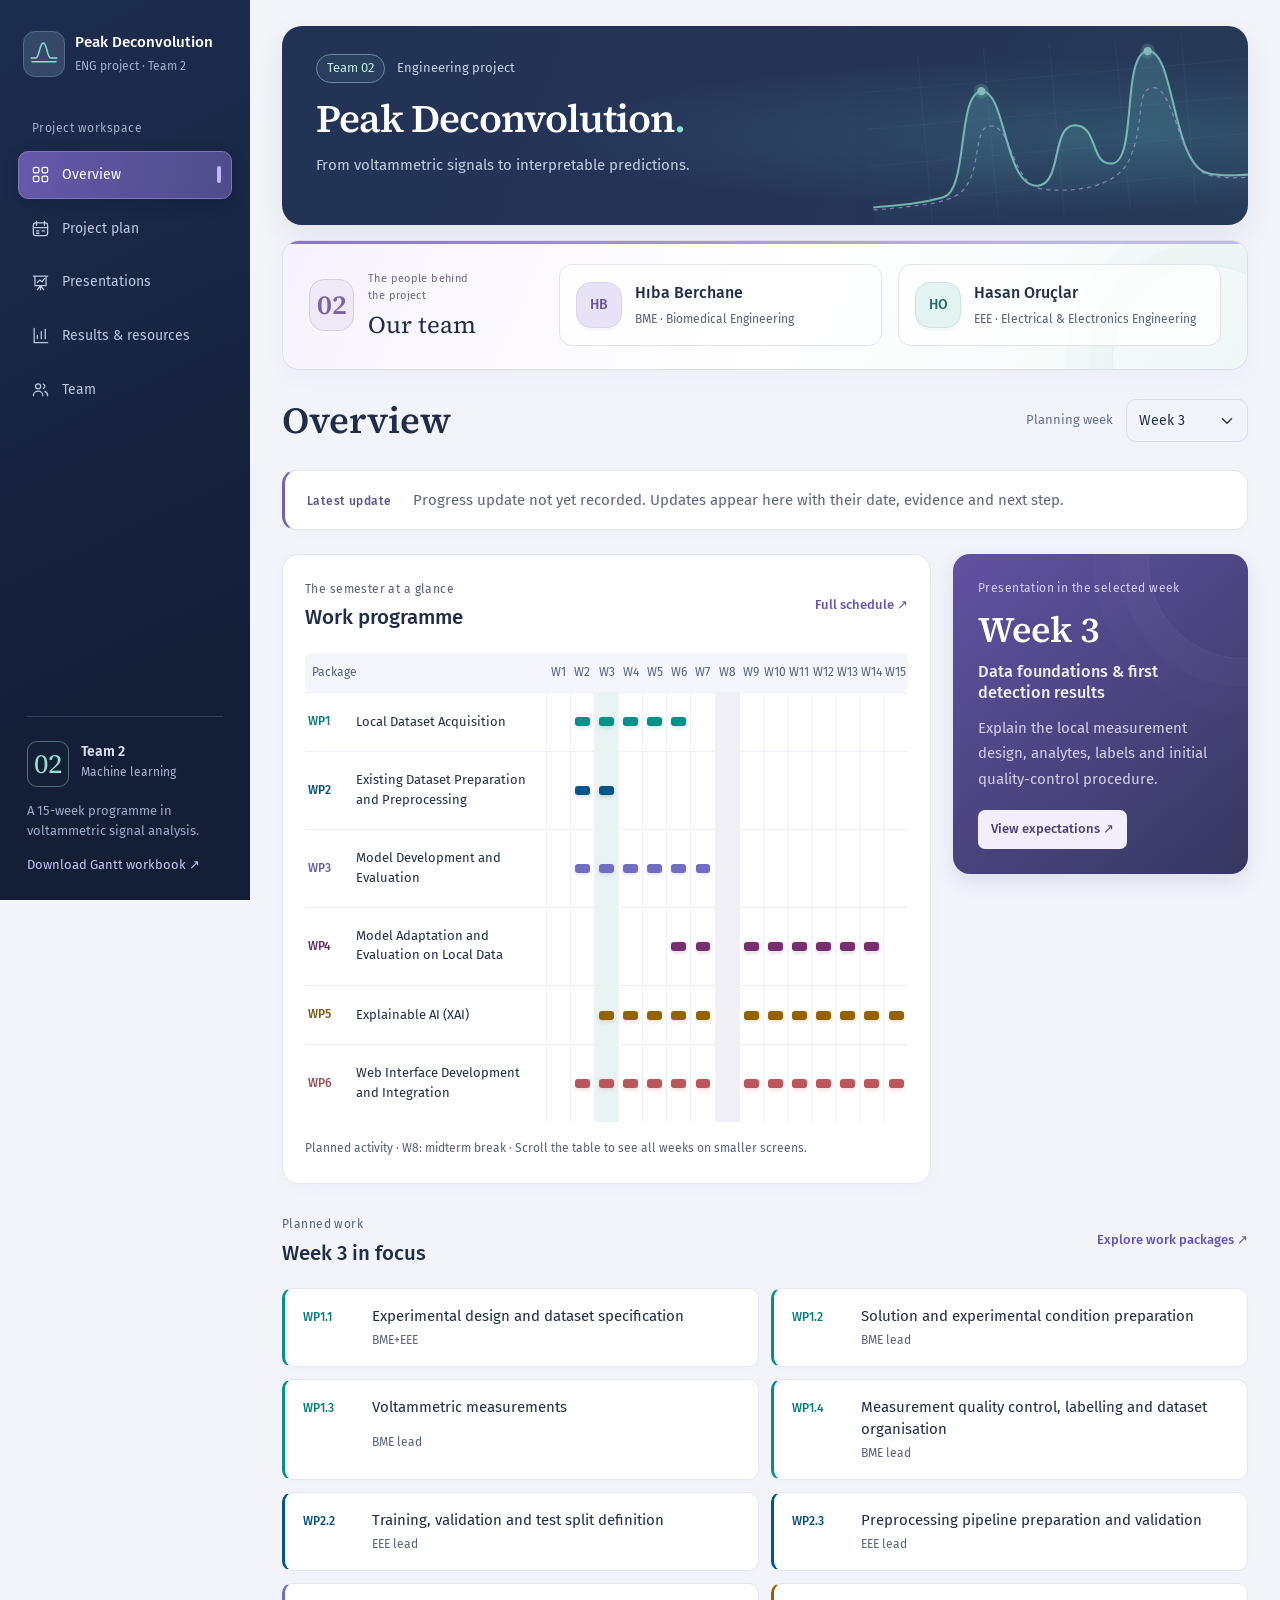
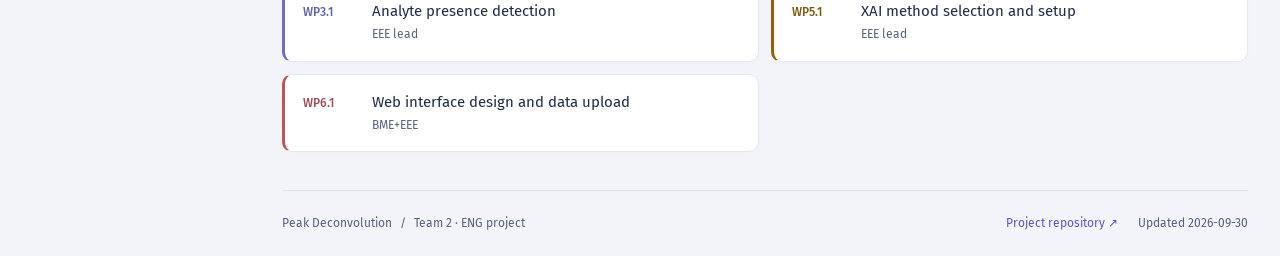
==== index.html @ 833c2729 "Trim low-value dashboard elements and add the Team page Replace static scope tiles with a dated late" ====
<!doctype html>
<html lang="en">
<head>
<meta charset="utf-8">
<meta name="viewport" content="width=device-width, initial-scale=1">
<meta name="theme-color" content="#172344">
<meta name="description" content="Team 2's Peak Deconvolution project: work programme, presentation expectations, research results and risk management.">
<title>Peak Deconvolution | Team 2</title>
<link rel="icon" href="assets/favicon.svg" type="image/svg+xml">
<link rel="preload" href="assets/fonts/fira-sans-400.ttf" as="font" type="font/ttf" crossorigin>
<link rel="preload" href="assets/fonts/source-serif-600.ttf" as="font" type="font/ttf" crossorigin>
<link rel="stylesheet" href="assets/bootstrap.min.css">
<link rel="stylesheet" href="style.css?v=20260930-2">
<script src="assets/bootstrap.bundle.min.js" defer></script>
<script src="app.js?v=20260930-5" defer></script>
</head>
<body data-view="overview">
<a class="skip-link" href="#main">Skip to content</a>
<aside class="sidebar">
 <a class="brand" href="#overview" data-go="overview"><span class="brand-mark" aria-hidden="true"><svg viewBox="0 0 40 40"><path d="M3 28h6c5 0 5-20 10-20s5 20 10 20h8M4 33h32"/></svg></span><span>Peak Deconvolution<small>ENG project · Team 2</small></span></a>
 <p class="nav-caption">Project workspace</p>
 <nav class="project-nav" id="main-tabs" role="tablist" aria-label="Project sections" aria-orientation="vertical">
  <button class="nav-link active" id="tab-overview" data-bs-toggle="tab" data-bs-target="#panel-overview" data-route="overview" type="button" role="tab" aria-controls="panel-overview" aria-selected="true" aria-current="page"><svg viewBox="0 0 24 24" aria-hidden="true"><rect x="3" y="3" width="7" height="7" rx="2"/><rect x="14" y="3" width="7" height="7" rx="2"/><rect x="3" y="14" width="7" height="7" rx="2"/><rect x="14" y="14" width="7" height="7" rx="2"/></svg><span>Overview</span></button>
  <button class="nav-link" id="tab-plan" data-bs-toggle="tab" data-bs-target="#panel-plan" data-route="plan" type="button" role="tab" aria-controls="panel-plan" aria-selected="false" tabindex="-1"><svg viewBox="0 0 24 24" aria-hidden="true"><rect x="3" y="5" width="18" height="16" rx="3"/><path d="M7 3v5m10-5v5M3 11h18m-14 4h3m4 0h3m-10 3h3"/></svg><span>Project plan</span></button>
  <button class="nav-link" id="tab-presentations" data-bs-toggle="tab" data-bs-target="#panel-presentations" data-route="presentations" type="button" role="tab" aria-controls="panel-presentations" aria-selected="false" tabindex="-1"><svg viewBox="0 0 24 24" aria-hidden="true"><path d="M3 4h18M5 4v12h14V4M12 16v5m-4 0 4-5 4 5M8 12l3-3 3 2 3-4"/></svg><span>Presentations</span></button>
  <button class="nav-link" id="tab-results" data-bs-toggle="tab" data-bs-target="#panel-results" data-route="results" type="button" role="tab" aria-controls="panel-results" aria-selected="false" tabindex="-1"><svg viewBox="0 0 24 24" aria-hidden="true"><path d="M4 3v18h17M8 16v-4m5 4V7m5 9V4"/></svg><span>Results &amp; resources</span></button>
  <button class="nav-link" id="tab-team" data-bs-toggle="tab" data-bs-target="#panel-team" data-route="team" type="button" role="tab" aria-controls="panel-team" aria-selected="false" tabindex="-1"><svg viewBox="0 0 24 24" aria-hidden="true"><circle cx="9" cy="8" r="3.2"/><path d="M3 20c0-3.6 2.7-6 6-6s6 2.4 6 6"/><path d="M15.5 5.2a3 3 0 0 1 0 5.6M17.5 14.4c2 .8 3.5 2.8 3.5 5.6"/></svg><span>Team</span></button>
 </nav>
 <div class="sidebar-bottom"><span class="sidebar-team">02</span><div><strong>Team 2</strong><span>Machine learning</span></div><p>A 15-week programme in voltammetric signal analysis.</p><a href="documents/PeakDeconv_Gantt_Chart.xlsx" download>Download Gantt workbook <span aria-hidden="true">↗</span></a></div>
</aside>
<div class="workspace">
 <header class="project-masthead">
  <div class="masthead-copy"><p class="project-context"><span>Team 02</span> Engineering project</p><a href="#overview" data-go="overview" class="project-title">Peak Deconvolution<span class="title-dot">.</span></a><p class="project-description">From voltammetric signals to interpretable predictions.</p></div>
  <div class="signal-art" aria-hidden="true"><svg viewBox="0 0 480 210" fill="none"><defs><linearGradient id="signal-fill" x1="0" y1="0" x2="0" y2="1"><stop stop-color="#79dedc" stop-opacity=".32"/><stop offset="1" stop-color="#79dedc" stop-opacity="0"/></linearGradient></defs><path class="signal-grid" d="M0 40h480M0 85h480M0 130h480M0 175h480M70 0v210M150 0v210M230 0v210M310 0v210M390 0v210"/><path d="M0 180C40 180 60 180 86 175C117 169 113 51 143 51C173 51 160 170 201 171C230 172 224 103 250 102C282 102 265 153 294 152C324 150 316 20 348 20C381 20 365 161 408 174C426 180 449 180 480 180V210H0Z" fill="url(#signal-fill)"/><path class="signal-line" pathLength="1000" d="M0 180C40 180 60 180 86 175C117 169 113 51 143 51C173 51 160 170 201 171C230 172 224 103 250 102C282 102 265 153 294 152C324 150 316 20 348 20C381 20 365 161 408 174C426 180 449 180 480 180"/><path class="signal-secondary" d="M0 183C64 183 99 183 114 165C135 140 130 93 150 94C176 93 170 169 207 176C262 186 300 174 314 150C339 105 328 62 352 65C375 68 374 153 405 175C430 184 452 183 480 183"/><circle cx="143" cy="51" r="5"/><circle cx="348" cy="20" r="5"/></svg></div>
 </header>
 <section class="people-section team-spotlight" aria-labelledby="team-heading">
  <div class="team-intro"><span class="team-emblem" aria-hidden="true">02</span><div><span class="section-eyebrow">The people behind the project</span><h2 id="team-heading">Our team</h2></div></div>
  <div id="overview-team"></div>
 </section>
 <main id="main" tabindex="-1">
  <div class="page-heading"><div><h1 id="page-title">Overview</h1></div><div class="workspace-controls"><label for="week-filter">Planning week</label><select id="week-filter" class="form-select" aria-describedby="week-help"><option value="1">Week 1</option><option value="2">Week 2</option><option value="3" selected>Week 3</option><option value="4">Week 4</option><option value="5">Week 5</option><option value="6">Week 6</option><option value="7">Week 7</option><option value="8">Week 8</option><option value="9">Week 9</option><option value="10">Week 10</option><option value="11">Week 11</option><option value="12">Week 12</option><option value="13">Week 13</option><option value="14">Week 14</option><option value="15">Week 15</option></select></div></div>
  <p id="week-help" class="visually-hidden">A position in the project plan, not the current calendar week.</p>
  <div id="data-status" class="alert alert-danger" role="alert" hidden></div>
  <noscript><p class="alert alert-warning">JavaScript is required to display the project records. The <a href="documents/PeakDeconv_Gantt_Chart.xlsx">Excel work plan</a> is available separately.</p></noscript>
  <div class="tab-content" id="project-panels">
   <section class="tab-pane show active" id="panel-overview" role="tabpanel" aria-labelledby="tab-overview" tabindex="0">
    <section id="overview-update" class="latest-update" aria-label="Latest progress update"><p>Loading the work plan…</p></section>
    <div class="overview-layout">
     <section class="surface programme-section"><div class="section-heading"><div><span class="section-eyebrow">The semester at a glance</span><h2>Work programme</h2></div><a href="#schedule" data-go="schedule" class="text-action">Full schedule <span aria-hidden="true">↗</span></a></div><div id="overview-packages" class="programme-scroll" tabindex="0" role="region" aria-label="Work package timeline"></div><p class="figure-note">Planned activity · W8: midterm break · Scroll the table to see all weeks on smaller screens.</p></section>
     <aside class="overview-aside"><section class="next-review" aria-label="Next planned presentation"><div id="overview-presentation"></div></section></aside>
    </div>
    <section class="weekly-focus"><div class="section-heading"><div><span class="section-eyebrow">Planned work</span><h2>Week <span data-selected-week>3</span> in focus</h2></div><a href="#packages" data-go="packages" class="text-action">Explore work packages <span aria-hidden="true">↗</span></a></div><div id="overview-focus" class="focus-list"></div></section>
   </section>
   <section class="tab-pane" id="panel-plan" role="tabpanel" aria-labelledby="tab-plan" tabindex="0">
    <p class="section-intro">The semester programme, from scheduled tasks and responsibilities to contingency planning.</p><div class="plan-groups"><details class="plan-group" id="plan-schedule" open><summary><span class="group-symbol" aria-hidden="true"><svg viewBox="0 0 24 24"><rect x="3" y="5" width="18" height="16" rx="3"/><path d="M7 3v5m10-5v5M3 11h18m-14 4h3m4 0h3"/></svg></span><span class="group-heading"><span class="group-title">Schedule</span><span class="group-description">The 15-week Gantt chart and selected-week activities.</span></span><span class="group-count" id="schedule-count"></span></summary><div class="group-content"><section class="surface"><div class="section-heading"><h2>Task schedule</h2><div class="chart-key"><span><i class="key-plan" aria-hidden="true"></i>Planned work</span><span><i class="key-review" aria-hidden="true"></i>Presentation</span><span><i class="key-midterm" aria-hidden="true"></i>Midterm</span></div></div><div class="gantt-scroll" tabindex="0" role="region" aria-label="Scrollable 15-week task schedule" id="schedule-table"></div><p class="figure-note">No tasks are scheduled in weeks 1 and 8. Scroll horizontally for all weeks. Calendar dates await confirmation of the semester start. The selected week’s tasks are listed on <a href="#overview" data-go="overview">Overview</a>.</p></section>
    </div></details><details class="plan-group" id="plan-packages"><summary><span class="group-symbol" aria-hidden="true"><svg viewBox="0 0 24 24"><path d="m12 3 9 5-9 5-9-5 9-5Zm-9 9 9 5 9-5M3 16l9 5 9-5"/></svg></span><span class="group-heading"><span class="group-title">Work packages</span><span class="group-description">Scope, responsibilities, task status and outputs.</span></span><span class="group-count" id="package-count"></span></summary><div class="group-content"><p class="section-intro">Six work packages, one connected programme. Open a package to review its scope, responsibilities and planned outputs.</p><div id="package-list" class="work-package-list"></div></div></details><details class="plan-group" id="plan-risks"><summary><span class="group-symbol" aria-hidden="true"><svg viewBox="0 0 24 24"><path d="m12 3 8 3v6c0 5-8 9-8 9s-8-4-8-9V6l8-3Z"/><path d="m8 12 3 3 5-6"/></svg></span><span class="group-heading"><span class="group-title">Risks &amp; solutions</span><span class="group-description">Early warnings, proposed responses and fallback plans.</span></span><span class="group-count" id="risk-count"></span></summary><div class="group-content"><div class="section-banner risk-banner"><div><span class="section-eyebrow">Working risk register</span><p>A working register of potential project risks, proposed responses and fallback plans. These are planning scenarios; occurrence, severity and ownership have not yet been assessed.</p></div><svg class="risk-emblem" viewBox="0 0 100 110" aria-hidden="true"><path d="m50 6 38 14v34c0 25-38 49-38 49S12 79 12 54V20L50 6Z"/><path d="m30 54 14 14 28-32"/></svg></div><div id="risk-list" class="risk-grid"></div></div></details></div>
   </section>
   <section class="tab-pane" id="panel-presentations" role="tabpanel" aria-labelledby="tab-presentations" tabindex="0">
    <p class="section-intro presentation-intro">Six planned reviews, in the weeks set by the Gantt workbook. Each briefing is a proposed plan derived from the scheduled tasks, subject to supervisor confirmation.</p><div id="presentation-rail" class="presentation-rail" aria-label="Presentation weeks"></div><div id="presentation-list" class="presentation-grid"></div>
   </section>
   <section class="tab-pane" id="panel-results" role="tabpanel" aria-labelledby="tab-results" tabindex="0">
    <div class="research-layout"><section class="research-section" id="research-results" tabindex="-1"><div class="section-heading"><div><span class="section-eyebrow">Research evidence</span><h2>Experiments &amp; results</h2></div></div><p class="section-intro">Detection, concentration classification, regression and explainability.</p><div id="results-list"></div></section><section class="research-section" id="research-resources" tabindex="-1"><div class="section-heading"><div><span class="section-eyebrow">Project library</span><h2>Resources</h2></div></div><div id="resources-list"></div></section></div>
   </section>
   <section class="tab-pane" id="panel-team" role="tabpanel" aria-labelledby="tab-team" tabindex="0">
    <div class="team-toolbar"><p class="section-intro">How we share the work: logged hours, work we assign each other and our discussion threads.</p><div id="team-meta" class="team-meta"></div></div>
    <div id="team-actions" class="team-actions"></div>
    <div id="team-status" role="status"></div>
    <section class="surface team-block" id="team-hours" hidden></section>
    <div class="team-columns"><section class="surface team-block" id="team-assignments" hidden></section><section class="surface team-block" id="team-threads" hidden></section></div>
    <details class="plan-group" id="team-journal"><summary><span class="group-symbol" aria-hidden="true"><svg viewBox="0 0 24 24"><path d="M5 4h14v16H5V4Zm4 5h6m-6 4h6m-6 4h3"/></svg></span><span class="group-heading"><span class="group-title">Decisions &amp; meetings</span><span class="group-description">Planning decisions, meeting notes and agreed follow-up actions.</span></span></summary><div class="group-content"><div id="journal-list" class="journal-list"></div></div></details>
   </section>
  </div>
  <footer class="workspace-footer"><span>Peak Deconvolution <span aria-hidden="true">/</span> Team 2 · ENG project</span><div><a id="repository-link" href="#" hidden>Project repository ↗</a><span>Updated <time id="footer-updated">—</time></span></div></footer>
 </main>
</div>
</body>
</html>
---- style.css ----
@font-face{font-family:"Fira Sans";font-style:normal;font-weight:400;font-display:swap;src:url("assets/fonts/fira-sans-400.ttf")}@font-face{font-family:"Fira Sans";font-style:normal;font-weight:500;font-display:swap;src:url("assets/fonts/fira-sans-500.ttf")}@font-face{font-family:"Fira Sans";font-style:normal;font-weight:600;font-display:swap;src:url("assets/fonts/fira-sans-600.ttf")}@font-face{font-family:"Source Serif";font-style:normal;font-weight:400;font-display:swap;src:url("assets/fonts/source-serif-400.ttf")}@font-face{font-family:"Source Serif";font-style:normal;font-weight:600;font-display:swap;src:url("assets/fonts/source-serif-600.ttf")}
:root{--ink:#202d49;--secondary:#63708a;--accent:#6551be;--deep:#172344;--pale:#f3f4fa;--rule:#e4e7f0;--serif:"Source Serif",Georgia,serif;--sans:"Fira Sans","Segoe UI",sans-serif;--bs-body-font-family:var(--sans);--bs-body-color:var(--ink);--bs-body-bg:var(--pale)}
*{box-sizing:border-box}html{scroll-behavior:smooth}body{margin:0;background:var(--pale);color:var(--ink);font:1rem/1.6 var(--sans)}h1,h2,h3,h4,p{margin-top:0}h1,h2,h3,h4{color:var(--ink);line-height:1.3}h1{font-family:var(--serif);font-size:2.3rem;font-weight:600;margin:0}h2{font-size:1.28rem;font-weight:500;margin:0}h3{font-size:1.05rem;font-weight:500}p{color:var(--secondary);margin-bottom:1rem}a{color:var(--accent);text-underline-offset:4px}a:hover{color:#493895}button,select{font:inherit}button:focus-visible,a:focus-visible,select:focus-visible,summary:focus-visible,[tabindex]:focus-visible{outline:3px solid #b191fa;outline-offset:4px}[hidden]{display:none!important}.skip-link{position:fixed;top:-100px;left:20px;z-index:100;background:white;padding:12px 20px}.skip-link:focus{top:10px}
.sidebar{width:250px;position:fixed;inset:0 auto 0 0;padding:31px 18px 24px;background:linear-gradient(155deg,#1d2d50,#141e37 75%);color:#d8def0;display:flex;flex-direction:column;z-index:30;overflow-y:auto}.brand{display:flex;align-items:center;gap:10px;text-decoration:none;color:#fff;font-size:.95rem;line-height:1.3;font-weight:500;padding:0 5px}.brand:hover{color:white}.brand small{display:block;font-weight:400;color:#a3b1cd;font-size:.75rem;margin-top:6px}.brand-mark{display:block;width:42px;height:46px;background:#354868;border:1px solid #536d84;border-radius:12px;flex-shrink:0;padding:5px}.brand-mark svg{fill:none;stroke:#85e2d1;stroke-width:2;stroke-linecap:round}.nav-caption{font-size:.75rem;color:#a1afca;margin:42px 14px 13px;letter-spacing:.04em}.project-nav{display:flex;flex-direction:column;gap:6px}.project-nav .nav-link{display:flex;align-items:center;gap:12px;position:relative;color:#bcc8e0;background:none;border:1px solid transparent;border-radius:10px;padding:13px 12px;text-align:left;font-size:.875rem;line-height:1.4;transition:background .15s,color .15s}.project-nav .nav-link svg{width:19px;height:19px;fill:none;stroke:currentColor;stroke-width:1.6;stroke-linecap:round;stroke-linejoin:round;flex-shrink:0}.project-nav .nav-link.active{color:white;background:linear-gradient(100deg,#6758ab,#4d4d88);border-color:#8074bb;box-shadow:0 5px 16px #090f2233}.project-nav .nav-link.active:after{content:"";position:absolute;right:10px;width:4px;height:17px;border-radius:4px;background:#c3b6ff}.project-nav .nav-link:hover:not(.active){color:#fff;background:#ffffff0c}.sidebar-bottom{border-top:1px solid #35415c;margin:38px 9px 0;padding-top:24px;display:grid;grid-template-columns:42px 1fr;gap:10px 12px}.sidebar-team{font-family:var(--serif);font-size:1.7rem;color:#93decf;line-height:1.6;border:1px solid #527173;border-radius:10px;text-align:center}.sidebar-bottom strong,.sidebar-bottom span:not(.sidebar-team){display:block;font-size:.875rem}.sidebar-bottom div>span{font-size:.75rem!important;color:#a7b5d0}.sidebar-bottom p{grid-column:1/-1;font-size:.8125rem;color:#9cacca;margin:4px 0 3px}.sidebar-bottom a{grid-column:1/-1;color:#c5c4f4;font-size:.8125rem;text-decoration:none}
.workspace{margin-left:250px;padding:26px 32px 0;max-width:1740px}.project-masthead{position:relative;isolation:isolate;overflow:hidden;padding:28px 34px 30px;border-radius:20px;background:radial-gradient(ellipse at 89% 55%,#31516c 0,transparent 50%),linear-gradient(110deg,#223355,#263356 50%,#283b59);color:white;box-shadow:0 12px 30px #23324e14}.masthead-copy{position:relative;z-index:2;max-width:75%}.project-context{font-size:.8125rem;color:#cad1e4;display:flex;align-items:center;gap:12px;margin:0 0 15px}.project-context>span{padding:3px 10px;border:1px solid #6f8b9c;border-radius:20px;color:#bcf0e6;background:#8bddca12}.project-title{font:600 clamp(2rem,3.05vw,3.1rem)/1.1 var(--serif);letter-spacing:-.025em;color:#fff;text-decoration:none;display:inline-block}.project-title:hover{color:white}.title-dot{color:#8ddfcf}.project-description{color:#c1cce0;font-size:.9375rem;margin:12px 0 18px}.project-tags{display:flex;flex-wrap:wrap;gap:8px}.project-tags span{font-size:.75rem;padding:3px 10px;background:#ffffff0e;border:1px solid #ffffff1f;border-radius:5px;color:#d9dff0}.signal-art{position:absolute;z-index:0;right:-15px;bottom:9px;width:41%;opacity:.7;transform:rotate(-5deg)}.signal-art svg{width:100%}.signal-grid{stroke:#83b7c6;stroke-opacity:.12;stroke-width:1}.signal-line{stroke:#92e8d5;stroke-width:2.5}.signal-secondary{stroke:#c4b5fd;stroke-width:1.5;stroke-dasharray:5 5;opacity:.8}.signal-art circle{fill:#b4f3e8;stroke:#88dfd044;stroke-width:8}.masthead-credit{position:absolute;right:26px;top:27px;text-align:right;font-size:.75rem;z-index:2}.masthead-credit span{display:block;color:#a8bed4}.masthead-credit strong{color:#e7f0fb;font-weight:500}
#main{padding-top:27px;outline:none}.page-heading{display:flex;justify-content:space-between;align-items:center;gap:20px;margin-bottom:25px}.page-kicker{font-size:.75rem;color:#7b8199;margin:0 0 2px;letter-spacing:.05em}.workspace-controls{display:flex;align-items:center;gap:13px}.workspace-controls label{font-size:.8125rem;color:var(--secondary)}.form-select{font-family:var(--sans);font-size:.875rem;width:122px;border:1px solid #daddE9;min-height:43px;border-radius:10px;color:var(--ink);box-shadow:0 3px 8px #2b335005}.section-intro{font-size:1rem;max-width:84ch;margin-bottom:26px}.surface{background:white;border:1px solid var(--rule);border-radius:17px;padding:25px;box-shadow:0 5px 20px #26365505}.section-heading{display:flex;justify-content:space-between;align-items:center;gap:16px;margin-bottom:22px}.section-eyebrow{display:block;color:#787c99;font-size:.75rem;margin-bottom:5px;letter-spacing:.035em}.text-action{font-size:.8125rem;font-weight:500;text-decoration:none}.text-action:hover{text-decoration:underline}.plan-facts{display:grid;grid-template-columns:repeat(4,minmax(0,1fr));gap:16px;margin-bottom:24px}.stat{position:relative;overflow:hidden;background:white;border:1px solid var(--rule);border-radius:14px;padding:18px 21px 17px;box-shadow:0 4px 15px #26365504;display:flex;flex-direction:column;border-top:3px solid #7160bc}.stat:nth-child(2){border-top-color:#289c98}.stat:nth-child(3){border-top-color:#c59649}.stat:nth-child(4){border-top-color:#5895c4}.stat:after{content:"";position:absolute;right:-18px;top:17px;height:70px;width:70px;border:13px solid #7662c00b;border-radius:50%}.stat-value{font:600 2.1rem/1.2 var(--serif);color:var(--deep);font-variant-numeric:tabular-nums;order:0}.stat-label{font-size:.8125rem;color:var(--secondary);order:1;margin-top:5px}.overview-layout{display:grid;grid-template-columns:minmax(0,1fr) 295px;gap:22px;align-items:start}.overview-layout>*{min-width:0}.overview-aside{display:flex;flex-direction:column;gap:18px}.programme-section{padding:25px 22px}.programme-scroll,.gantt-scroll{overflow-x:auto;overflow-y:hidden;max-width:100%;scrollbar-width:thin;scrollbar-color:#b7bad1 #f3f4fa}.programme-table{width:100%;min-width:600px;table-layout:fixed;border-collapse:collapse;font-size:.875rem}.programme-table th,.programme-table td{padding:18px 3px;border-bottom:1px solid #edf0f5;vertical-align:middle}.programme-table thead th{background:#f5f6fb;color:#7c819a;font-size:.75rem;font-weight:400;padding:10px 0;text-align:center}.programme-table thead th:first-child{text-align:left;padding-left:7px;border-radius:7px 0 0 7px}.programme-table thead th:last-child{border-radius:0 7px 7px 0}.programme-row>.wp-code{font-size:.75rem;font-weight:500;color:color-mix(in srgb,var(--wp) 80%,#142f42);padding-right:5px}.programme-row>th{font-weight:400;padding-right:12px}.programme-title{font:inherit;font-size:.8125rem;line-height:1.5;background:none;border:0;text-align:left;padding:0;color:var(--ink);cursor:pointer}.programme-title:hover{text-decoration:underline;color:var(--accent)}.programme-week{text-align:center;border-left:1px solid #f1f2f7}.programme-week.selected-week{background:#eaf3f3}.programme-week.midterm-week{background:#f0f0f6}.programme-mark{display:block;width:86%;height:9px;border-radius:3px;background:var(--wp);box-shadow:0 2px 4px color-mix(in srgb,var(--wp) 20%,transparent);margin:auto}.figure-note{font-size:.75rem;color:#7b8198;margin:16px 0 0;line-height:1.7}
.next-review{position:relative;overflow:hidden;border-radius:17px;padding:25px;background:linear-gradient(140deg,#6152a3,#36375f);color:white;box-shadow:0 8px 20px #463b7520}.next-review:after{content:"";position:absolute;width:190px;height:190px;border:1px solid #ffffff12;border-radius:50%;right:-90px;top:-85px;box-shadow:0 0 0 28px #ffffff04,0 0 0 55px #ffffff03;pointer-events:none}.next-review .section-eyebrow{color:#d7cefa}.next-week{font:600 2.25rem/1.2 var(--serif);color:white;margin:10px 0}.next-review h3{font-size:1.02rem;color:#f1eefb;margin:0 0 12px}.next-review p{font-size:.8125rem;color:#d2cfe8;line-height:1.7;margin-bottom:18px}.review-link{display:inline-flex;align-items:center;gap:14px;background:#f2eefc;color:#49406e!important;font-size:.8125rem;font-weight:500;border:0;border-radius:7px;text-decoration:none;padding:9px 13px}.people-section{padding:23px}.people-section .section-heading{margin-bottom:10px}.people-section .section-eyebrow{font-size:.6875rem}.team-emblem{font:600 1.7rem var(--serif);color:#dce1ed}.team-name,.team-approach{display:none}.team-members{list-style:none;margin:0;padding:0}.team-member{display:flex;gap:10px;align-items:center;padding:12px 0;border-bottom:1px solid #eef0f5}.member-avatar{width:36px;height:36px;flex-shrink:0;border-radius:12px;background:#e8e2f7;color:#655298;display:flex;align-items:center;justify-content:center;font-size:.75rem;font-weight:500}.team-member:nth-child(2) .member-avatar{background:#e2f3f1;color:#307d76}.member-name{display:flex;flex-direction:column;font-size:.875rem;color:var(--ink)}.member-dept{margin-left:auto;font-size:.6875rem;color:#6f7a93}.lead-badge{font-size:.75rem;color:#788399}.department-key{font-size:.6875rem;line-height:1.8;color:#8490a4;margin:15px 0 0}
.weekly-focus,.weekly-section{margin-top:31px}.focus-list,.weekly-list{display:grid;grid-template-columns:repeat(2,minmax(0,1fr));gap:12px}.focus-item,.weekly-task{position:relative;display:grid;grid-template-columns:56px minmax(0,1fr);gap:3px 13px;align-items:baseline;background:#fff;border:1px solid var(--rule);border-left:3px solid var(--wp,var(--accent));border-radius:10px;padding:16px 18px;box-shadow:0 3px 9px #26365503}.wp-code,.task-id{font-size:.75rem;font-weight:500;color:color-mix(in srgb,var(--wp,var(--accent)) 80%,#142f42)}.focus-title,.weekly-title{font-size:.875rem;line-height:1.5}.focus-owner,.weekly-owner,.weekly-task>.modelling-tag{grid-column:2;font-size:.75rem;color:#7c859a}.chart-key{display:flex;flex-wrap:wrap;gap:14px;font-size:.75rem;color:var(--secondary)}.chart-key>span{display:flex;align-items:center;gap:5px}.chart-key i{display:inline-block;height:8px;width:15px;border-radius:2px}.key-plan{background:#6c66a7}.key-review{background:#b38b39}.key-midterm{background:#c3c7d3}.gantt-table{border-collapse:separate;border-spacing:0;width:100%;min-width:1040px;table-layout:fixed;font-size:.875rem}.gantt-caption{caption-side:top;padding:0 0 14px;font-size:.75rem;color:var(--secondary)}.gantt-table th,.gantt-table td{border-bottom:1px solid var(--rule);padding:10px 5px;vertical-align:middle}.gantt-table th:first-child,.gantt-table td:first-child{width:315px;text-align:left;padding-left:12px}.gantt-table th:nth-child(2),.gantt-table td:nth-child(2){width:118px;text-align:left}.gantt-table thead th{background:#f1f2f8;color:var(--secondary);font-weight:400;text-align:center}.gantt-table thead .presentation-week{border-top:3px solid #c2964b}.gantt-table .gantt-group th{background:#e9ecf5;font-weight:500;padding-top:15px;padding-bottom:15px}.gantt-task-name{font-weight:400;font-size:.8125rem;line-height:1.6}.gantt-owner,.modelling-tag{font-size:.75rem;color:var(--secondary)}.modelling-tag{display:block;margin-top:3px}.gantt-cell{border-left:1px solid #f0f1f6;text-align:center;padding:0 2px!important}.gantt-bar{height:11px;border-radius:3px;background:var(--wp)}.gantt-table .selected-week{background:#e8f2f2}.gantt-table .midterm-week{background:#f0f0f5}
.work-package-list{display:grid;gap:16px}.work-package{background:white;border:1px solid var(--rule);border-left:4px solid var(--wp);border-radius:14px;box-shadow:0 5px 18px #26365505}.work-package>summary{display:grid;grid-template-columns:48px minmax(150px,1fr) 60px 115px 14px;gap:15px;align-items:center;padding:24px 22px;cursor:pointer;list-style:none}.work-package>summary::-webkit-details-marker{display:none}.work-package>summary:after{content:"+";color:var(--wp);font-size:1.6rem}.work-package[open]>summary:after{content:"−"}.work-package>summary>.wp-code{background:color-mix(in srgb,var(--wp) 10%,white);padding:9px 7px;border-radius:8px;text-align:center}.package-title{font-size:1rem;font-weight:500}.package-count,.package-status{font-size:.75rem;color:var(--secondary)}.package-status{text-align:right}.package-body{padding:0 24px 25px}.package-summary-text{font-size:.9375rem;max-width:82ch;margin-bottom:20px}.task-detail{display:grid;grid-template-columns:60px minmax(180px,1fr) 130px 95px 90px;gap:10px;align-items:baseline;border-top:1px solid #edf0f5;padding:16px 0}.task-title{font-size:.875rem}.task-weeks,.task-owner{font-size:.75rem;color:var(--secondary)}.task-status{font-size:.6875rem;color:#737d93;white-space:nowrap;padding:4px 7px;background:#f2f3f8;border-radius:5px;display:inline-block}.task-statuses{display:flex;flex-direction:column;gap:5px}.status-complete{color:#24715c;background:#e4f3ed}.status-in-progress{color:#3b5d9d;background:#eaf0fc}.status-blocked{color:#aa4353;background:#fff0f3}.task-outputs{grid-column:2/-1;display:flex;flex-wrap:wrap;gap:12px;font-size:.8125rem}
.section-banner{position:relative;overflow:hidden;display:flex;justify-content:space-between;gap:35px;border:1px solid #dedcef;border-radius:18px;padding:30px 35px;margin-bottom:25px;background:linear-gradient(120deg,#ece8f9,#f5f4fc)}.section-banner>div:first-child{max-width:760px;z-index:1}.section-banner h2{font:600 1.9rem/1.3 var(--serif);color:#3b3463;margin:7px 0 15px}.section-banner p{font-size:.875rem;color:#69647f;line-height:1.8;margin:0;max-width:76ch}.banner-number{font:600 7.2rem/1.1 var(--serif);color:#d6d0e8;align-self:center;letter-spacing:-.08em;padding-right:10px}.risk-banner{background:linear-gradient(120deg,#e7f2f1,#f3f8f7);border-color:#d7e7e5}.risk-banner h2{color:#255b5e}.risk-banner .section-eyebrow,.risk-banner p{color:#55787b}.risk-emblem{width:110px;min-width:90px;fill:none;stroke:#91bcbb;stroke-width:2;align-self:center;margin-right:20px}.risk-emblem path+path{stroke-width:4}.presentation-rail{display:grid;grid-template-columns:repeat(6,minmax(0,1fr));gap:12px;margin:0 0 27px}.presentation-stop{position:relative;border:1px solid #dcdfea;border-radius:11px;background:white;padding:13px 8px;color:#626b85;cursor:pointer}.presentation-stop small{display:block;font-size:.75rem}.presentation-stop strong{font:600 1.5rem var(--serif)}.presentation-stop:hover,.presentation-stop.is-next{background:#ece8f9;border-color:#b1a1d9;color:#51428b}.presentation-grid,.risk-grid{display:grid;grid-template-columns:repeat(2,minmax(0,1fr));gap:23px;align-items:start}.presentation-card,.risk-card{background:white;border:1px solid var(--rule);border-radius:16px;box-shadow:0 5px 20px #26365505;overflow:hidden;min-width:0;scroll-margin-top:25px}.presentation-card{padding:25px;position:relative;border-top:3px solid #bdafdd}.presentation-card.is-next{border-color:#ad9aca;box-shadow:0 6px 22px #55438a10}.presentation-card:focus{outline:3px solid #ad9aca;outline-offset:3px}.presentation-top{display:flex;align-items:center;gap:15px;margin-bottom:17px}.week-medallion{display:flex;flex-direction:column;align-items:center;justify-content:center;width:57px;height:62px;flex-shrink:0;border-radius:12px;background:#eee9f9;color:#625094}.week-medallion small{font-size:.6875rem;line-height:1.2}.week-medallion strong{font:600 1.7rem/1.2 var(--serif)}.presentation-top h3{font-size:1.05rem;margin:0 0 4px}.review-position{color:#817795;font-size:.75rem}.package-tags{display:flex;flex-wrap:wrap;gap:6px;margin:0 0 17px}.package-tag{display:inline-block;font-size:.6875rem;font-weight:500;border:1px solid color-mix(in srgb,var(--wp,var(--accent)) 20%,white);padding:2px 8px;border-radius:5px;color:color-mix(in srgb,var(--wp,var(--accent)) 85%,#142f42);background:color-mix(in srgb,var(--wp,var(--accent)) 7%,white);text-decoration:none}.card-label{font-size:.75rem;font-weight:500;color:#544772;margin:0 0 10px}.expectation-list{list-style:none;margin:0;padding:0}.expectation-list li{position:relative;padding:0 0 13px 21px;font-size:.875rem;line-height:1.65;color:#596780}.expectation-list li:before{content:"";width:7px;height:7px;border-radius:2px;background:#b2a3d6;position:absolute;left:0;top:8px}.evidence-box{padding:15px 17px;background:#f5f3fa;border-radius:9px;margin:5px 0 18px}.evidence-box p{font-size:.8125rem;color:#706985;line-height:1.7;margin:0}.evidence-box .card-label{margin-bottom:5px}.review-footer{display:flex;justify-content:space-between;gap:10px;border-top:1px solid #edebf2;padding-top:14px;font-size:.75rem;color:#7b8298}.review-footer a{font-size:.75rem}.risk-card{border-top:3px solid #639995}.risk-card-header{display:flex;justify-content:space-between;align-items:center;gap:10px;padding:19px 24px 0}.risk-id{font-size:.75rem;color:#3d7771;font-weight:500}.risk-state{font-size:.6875rem;padding:3px 9px;background:#f2f4f8;color:#7c8397;border-radius:5px}.risk-card>h3{font-size:1.07rem;margin:14px 24px}.risk-card>.package-tags{margin:0 24px 17px}.risk-details{margin:0 24px 21px}.risk-details dt{font-size:.75rem;color:#7a8796;font-weight:500;margin-top:13px}.risk-details dd{font-size:.875rem;color:#586a7c;line-height:1.7;margin:4px 0 0}.risk-response{background:#f0f7f5;border-top:1px solid #e0ede9;padding:17px 24px 20px}.risk-response h4{font-size:.75rem;color:#39726d;margin:0 0 6px;font-weight:500}.risk-response p{font-size:.875rem;line-height:1.7;color:#4e6f6d;margin:0 0 15px}.risk-response p:last-child{margin:0}.risk-owner{font-size:.75rem;color:#7e8c99;padding:13px 24px;border-top:1px solid #e9eeef}
.empty-state{padding:42px;background:linear-gradient(135deg,#fff,#f8f7fd);border:1px dashed #ccd0e0;border-radius:17px;max-width:1000px;position:relative;overflow:hidden;font-size:.9375rem}.empty-state:before{content:"";display:block;width:43px;height:5px;background:linear-gradient(90deg,#8c7bbb,#5cadac);border-radius:5px;margin-bottom:22px}.empty-state h3{font:600 1.45rem var(--serif);margin-bottom:12px}.empty-state p{font-size:.9375rem;max-width:75ch;margin:0}.focus-list>.empty-state,.weekly-list>.empty-state{grid-column:1/-1}.resource-section{background:white;border:1px solid var(--rule);border-radius:16px;padding:26px;margin-bottom:20px;display:grid;grid-template-columns:155px minmax(0,1fr);gap:27px}.resource-section-title{font:600 1.35rem var(--serif);color:#52537e;margin:0}.resource-grid{display:grid;gap:20px}.resource-card{border-bottom:1px solid var(--rule);padding-bottom:20px}.resource-card:last-child{border-bottom:0;padding-bottom:0}.resource-type{display:none}.resource-title{font-size:1.05rem;margin:0 0 8px}.resource-description{font-size:.9375rem;margin-bottom:12px}.resource-card a{font-size:.8125rem}.resource-section>p{font-size:.9375rem;margin:0}.journal-list{position:relative;padding-left:25px;border-left:2px solid #ddd9ed;margin-left:9px}.journal-entry{position:relative;background:white;border:1px solid var(--rule);border-radius:14px;padding:23px 27px;margin-bottom:19px}.journal-entry:before{content:"";position:absolute;left:-34px;top:30px;width:13px;height:13px;background:#8675b5;border:3px solid var(--pale);border-radius:50%}.entry-kind{font-size:.75rem;color:#756097;background:#f1edf8;padding:3px 9px;border-radius:4px;display:inline-block;margin-right:12px}.entry-date{font-size:.75rem;color:#8a90a2}.entry-title{font-size:1.07rem;margin:13px 0 10px}.entry-summary,.entry-actions{font-size:.9375rem;max-width:86ch;margin-bottom:0}.entry-actions{padding-left:20px}.entry-action{padding-top:12px}.action-meta{display:block;color:var(--secondary);font-size:.8125rem}.journal-list>.empty-state{padding:25px}.result-card{background:white;border:1px solid var(--rule);border-radius:16px;padding:27px;margin-bottom:20px}.result-title{font:600 1.35rem var(--serif);margin-bottom:20px}.result-meta{display:grid;grid-template-columns:90px 1fr;gap:5px 20px;font-size:.875rem}.result-meta dt{font-weight:500}.result-meta dd{margin:0;color:var(--secondary)}.result-metrics{display:flex;flex-wrap:wrap;gap:30px;padding:17px 0;margin:20px 0;list-style:none;border-block:1px solid var(--rule)}.metric-name{display:block;font-size:.75rem;color:var(--secondary)}.metric-value{font:600 1.8rem var(--serif)}.result-notes{font-size:.9375rem}.workspace-footer{margin-top:38px;border-top:1px solid #dde1ec;padding:23px 0;display:flex;justify-content:space-between;gap:15px;font-size:.75rem;color:#8b91a5}.workspace-footer>div{display:flex;flex-wrap:wrap;gap:20px}.workspace-footer>span>span{padding:0 5px}.workspace-footer a{text-decoration:none}
@media(min-width:1600px){.workspace{padding:30px 44px 0}.overview-layout{grid-template-columns:minmax(0,1fr) 330px}.project-masthead{padding:34px 40px}.programme-table th,.programme-table td{padding-top:23px;padding-bottom:23px}}
@media(max-width:1250px){.sidebar{width:224px;padding-inline:12px}.workspace{margin-left:224px;padding:22px 24px 0}.brand{font-size:.8125rem}.brand-mark{width:36px;height:42px}.project-nav .nav-link{font-size:.8125rem;gap:9px}.overview-layout{grid-template-columns:minmax(0,1fr)}.overview-aside{display:grid;grid-template-columns:1fr 1fr}.programme-table{min-width:640px}.task-detail{grid-template-columns:52px minmax(180px,1fr) 112px 90px}.task-statuses{grid-column:2}.project-title{font-size:2.4rem}.masthead-credit{font-size:.6875rem}.masthead-copy{max-width:80%}.signal-art{opacity:.4;width:40%}.work-package>summary{grid-template-columns:45px minmax(130px,1fr) 55px 100px 12px;gap:12px}.presentation-grid,.risk-grid{gap:17px}.presentation-card{padding:22px}.banner-number{font-size:6rem}.risk-card-header{padding-inline:21px}.risk-card>h3,.risk-card>.package-tags{margin-inline:21px}.risk-details{margin-inline:21px}.risk-response{padding-inline:21px}}
@media(max-width:960px){.sidebar{position:relative;width:100%;inset:auto;padding:17px 22px 0;overflow:visible}.brand{font-size:.9375rem;max-width:300px}.brand-mark{width:37px;height:41px}.brand small{display:inline;margin-left:8px;font-size:.6875rem}.nav-caption,.sidebar-bottom{display:none}.project-nav{display:grid;grid-template-columns:repeat(5,minmax(0,1fr));gap:5px;padding:17px 0}.project-nav .nav-link{font-size:.8125rem;padding:10px;gap:8px}.project-nav .nav-link.active:after{display:none}.project-nav .nav-link svg{width:16px;height:16px}.workspace{margin:0;max-width:none;padding:22px 24px 0}.project-title{font-size:2.8rem}.masthead-credit{font-size:.75rem}.masthead-copy{max-width:75%}.programme-table{min-width:640px}.project-masthead{padding:27px 30px}.resource-section{grid-template-columns:130px 1fr}.page-heading{margin-bottom:23px}.stat{padding-inline:19px}.presentation-grid,.risk-grid{gap:18px}}
@media(max-width:650px){.sidebar{padding:16px 16px 0}.brand{font-size:.875rem}.brand small{display:block;margin:3px 0 0}.project-nav{grid-template-columns:repeat(2,minmax(0,1fr));gap:5px 7px;padding-top:15px;padding-bottom:16px}.project-nav .nav-link{font-size:.8125rem;padding:9px 10px;min-height:38px}.workspace{padding:16px 16px 0}.project-masthead{border-radius:15px;padding:24px 23px}.masthead-copy{max-width:100%}.project-context{font-size:.75rem;margin-bottom:14px;gap:10px}.project-title{font-size:2rem;line-height:1.12;max-width:10ch}.project-description{font-size:.875rem;max-width:28ch;line-height:1.7;margin:12px 0 15px}.project-tags{gap:6px}.project-tags span{font-size:.6875rem;padding:2px 7px}.signal-art{width:68%;right:-45px;bottom:57px;opacity:.24}.masthead-credit{position:relative;top:auto;right:auto;text-align:left;display:flex;gap:8px;font-size:.6875rem;margin-top:16px;padding-top:12px;border-top:1px solid #ffffff20}.masthead-credit span{display:inline}#main{padding-top:22px}.page-heading{align-items:center;gap:14px;margin-bottom:21px}.page-heading h1{font-size:1.75rem}.page-kicker{font-size:.6875rem}.workspace-controls{display:block;flex-shrink:0}.workspace-controls label{display:block;font-size:.6875rem;margin-bottom:4px}.form-select{width:102px;min-height:38px;font-size:.8125rem}.plan-facts{grid-template-columns:repeat(2,minmax(0,1fr));gap:11px;margin-bottom:19px}.stat{padding:15px 17px;border-radius:11px}.stat-value{font-size:1.9rem}.stat-label{font-size:.75rem}.overview-layout{gap:18px}.surface,.programme-section{padding:21px 18px;border-radius:14px}.section-heading{gap:12px;margin-bottom:19px}.section-heading h2{font-size:1.16rem}.section-eyebrow{font-size:.6875rem}.text-action{font-size:.75rem;text-align:right;max-width:130px}.overview-aside{grid-template-columns:1fr}.next-review{padding:24px}.next-review h3{font-size:1.08rem}.next-review p{font-size:.875rem}.people-section{padding:23px}.programme-table{min-width:615px}.programme-table th,.programme-table td{padding-top:17px;padding-bottom:17px}.figure-note{font-size:.75rem}.weekly-focus,.weekly-section{margin-top:26px}.focus-list,.weekly-list{grid-template-columns:1fr;gap:10px}.focus-item,.weekly-task{padding:15px;grid-template-columns:51px minmax(0,1fr);gap:3px 10px}.section-intro{font-size:.9375rem;margin-bottom:22px}.chart-key{font-size:.6875rem;gap:8px}.chart-key i{width:10px}.work-package>summary{grid-template-columns:44px minmax(0,1fr) 12px;gap:5px 12px;padding:19px 15px}.work-package>summary:after{grid-column:3;grid-row:1}.package-title{grid-column:2;font-size:.9375rem}.package-count{grid-column:2;font-size:.75rem}.package-status{grid-column:2;text-align:left;font-size:.75rem}.package-body{padding:0 18px 18px}.package-summary-text{font-size:.875rem}.task-detail{grid-template-columns:51px minmax(0,1fr);gap:3px 9px;padding:15px 0}.task-title{font-size:.8755rem}.task-weeks,.task-owner,.task-statuses{grid-column:2}.task-statuses{align-items:flex-start;margin-top:4px}.task-id{font-size:.75rem}.presentation-grid,.risk-grid{grid-template-columns:1fr;gap:19px}.section-banner{padding:23px;border-radius:14px;gap:10px}.section-banner h2{font-size:1.65rem}.section-banner p{font-size:.875rem;line-height:1.8}.banner-number{position:absolute;right:11px;top:5px;font-size:5rem;opacity:.3}.risk-emblem{position:absolute;right:10px;top:12px;width:100px;opacity:.15;margin:0}.presentation-rail{grid-template-columns:repeat(3,minmax(0,1fr));gap:10px;margin-bottom:21px}.presentation-stop{padding:9px 5px}.presentation-card{padding:23px}.review-footer{font-size:.6875rem}.risk-card>h3{font-size:1.08rem}.resource-section{display:block;padding:23px}.resource-section-title{margin-bottom:22px;font-size:1.3rem}.resource-title{font-size:1rem}.resource-description{font-size:.875rem}.journal-list{padding-left:17px;margin-left:4px}.journal-entry{padding:21px}.journal-entry:before{left:-26px}.entry-title{font-size:1.05rem}.entry-summary,.entry-actions{font-size:.875rem}.empty-state{padding:27px 23px}.empty-state h3{font-size:1.4rem}.empty-state p{font-size:.875rem}.workspace-footer{flex-direction:column;font-size:.6875rem;gap:7px;margin-top:29px}.workspace-footer>div{gap:15px}.result-meta{grid-template-columns:70px minmax(0,1fr);gap:5px 12px}.result-card{padding:23px}.result-title{font-size:1.35rem}}
@media(prefers-reduced-motion:reduce){html{scroll-behavior:auto}*,*:before,*:after{animation:none!important;transition:none!important}}
@media print{body{background:#fff}.sidebar,.signal-art,.workspace-controls,.project-tags,.workspace-footer,.text-action{display:none!important}.workspace{margin:0;padding:0}.project-masthead{background:#fff;box-shadow:none;border-bottom:2px solid #333;padding:0 0 20px}.project-title,.project-description,.project-context,.project-context>span,.masthead-credit strong{color:#222}.project-title{font-size:24pt}.masthead-credit{color:#333}.page-heading{margin-top:10px}.page-kicker{display:none}.surface,.presentation-card,.risk-card,.work-package{box-shadow:none;break-inside:avoid}.overview-layout,.presentation-grid,.risk-grid{grid-template-columns:1fr}.overview-aside{display:grid;grid-template-columns:1fr 1fr}.next-review{background:#eee;color:#222;box-shadow:none}.next-review p,.next-review h3,.next-review .next-week,.next-review .section-eyebrow{color:#222}.programme-scroll,.gantt-scroll{overflow:visible}.programme-table{min-width:0}.gantt-table{min-width:0;font-size:7pt}.gantt-table th:first-child,.gantt-table td:first-child{width:170px}.gantt-table th:nth-child(2),.gantt-table td:nth-child(2){width:60px}.gantt-task-name,.gantt-owner,.modelling-tag{font-size:7pt}.gantt-bar,.programme-mark{print-color-adjust:exact;-webkit-print-color-adjust:exact}.tab-pane:not(.active){display:none!important}}

/* Five main sections; native disclosure groups keep the plan compact. */
.plan-groups{display:grid;gap:18px}.plan-group{background:#fff;border:1px solid var(--rule);border-radius:16px;box-shadow:0 5px 20px #26365505;scroll-margin-top:24px;min-width:0}.plan-group>summary{display:flex;align-items:center;gap:18px;padding:25px 28px;cursor:pointer;list-style:none}.plan-group>summary::-webkit-details-marker{display:none}.plan-group>summary:after{content:'+';margin-left:auto;font-size:1.65rem;color:#7a6ba7;flex-shrink:0}.plan-group[open]>summary:after{content:'−'}.plan-group[open]>summary{border-bottom:1px solid var(--rule)}.group-symbol{width:48px;height:48px;display:flex;align-items:center;justify-content:center;flex-shrink:0;border-radius:13px;color:#6a58a1;background:#eee9f8;font-size:1.55rem}.plan-group:nth-child(2) .group-symbol{color:#387d91;background:#e7f1f6}.plan-group:nth-child(3) .group-symbol{color:#438b7c;background:#e5f4ef}.group-heading{display:flex;flex-direction:column;gap:5px;min-width:0}.group-title{font-size:1.125rem;font-weight:500;color:var(--ink)}.group-description{font-size:.875rem;color:var(--secondary);line-height:1.65}.group-content{padding:26px;min-width:0}.group-content>.surface{padding:0;box-shadow:none;border:0;border-radius:0}.research-section{scroll-margin-top:24px}.research-section+.research-section{margin-top:35px;padding-top:29px;border-top:1px solid #dfe3ef}
@media(max-width:650px){.project-nav .nav-link:last-child{grid-column:1/-1}.plan-groups{gap:14px}.plan-group>summary{padding:21px 17px;gap:13px}.group-symbol{width:39px;height:43px;border-radius:10px;font-size:1.35rem}.group-title{font-size:1rem}.group-description{font-size:.8125rem}.group-content{padding:21px 15px}.group-content .section-banner{padding:20px}.group-content .section-intro{font-size:.875rem}}

/* Refinements for the consolidated five-page workspace. */
.sidebar-bottom{margin-top:auto;flex-shrink:0}.project-nav{padding-bottom:30px}.sidebar-bottom a>span:not(.sidebar-team){display:inline;font-size:inherit}
body:not([data-view="overview"]) .project-masthead{padding:22px 30px;border-radius:17px;min-height:124px;display:flex;align-items:center}
body:not([data-view="overview"]) .project-context,body:not([data-view="overview"]) .project-tags{display:none}
body:not([data-view="overview"]) .project-title{font-size:2rem;max-width:none}
body:not([data-view="overview"]) .project-description{margin:9px 0 0;font-size:.875rem}
body:not([data-view="overview"]) .signal-art{width:32%;bottom:-25px;opacity:.45}
body[data-view="results"] .workspace-controls,body[data-view="journal"] .workspace-controls{display:none}
.plan-group{--group-accent:#7660b4;--group-soft:#f4f0fc;border-left:3px solid var(--group-accent);transition:border-color .16s,box-shadow .16s}
#plan-packages{--group-accent:#4688a0;--group-soft:#eef6f9}#plan-risks{--group-accent:#4b9585;--group-soft:#eef8f3}
.plan-group>summary{padding:25px 27px;gap:18px}.plan-group>summary:after{content:"";width:9px;height:9px;border-right:1.5px solid var(--group-accent);border-bottom:1.5px solid var(--group-accent);transform:rotate(45deg);margin:0 3px 5px 4px}
.plan-group[open]>summary:after{content:"";transform:rotate(225deg);margin-top:5px;margin-bottom:0}
.plan-group[open]{box-shadow:0 8px 26px #26365509}.plan-group[open]>summary{background:linear-gradient(110deg,var(--group-soft),#fff);border-radius:13px 13px 0 0}
.group-symbol svg{width:24px;height:24px;fill:none;stroke:currentColor;stroke-width:1.6;stroke-linecap:round;stroke-linejoin:round}.group-heading{flex:1}.group-description{max-width:62ch}.group-count{font-size:.75rem;font-weight:500;white-space:nowrap;color:var(--group-accent);border:1px solid color-mix(in srgb,var(--group-accent) 20%,white);background:var(--group-soft);padding:5px 11px;border-radius:20px}
.group-content{background:#fafbfe;border-radius:0 0 14px 14px;padding:25px}.group-content>.surface{background:transparent}.group-content>.section-intro{margin-bottom:22px}.group-content .risk-banner{margin-bottom:23px;padding:19px 23px;border-radius:11px}.group-content .risk-banner .risk-emblem{width:65px;min-width:65px;margin-right:0}.group-content .risk-banner .section-eyebrow{font-weight:500;font-size:.8125rem}.group-content .risk-banner p{font-size:.875rem}
.research-layout{display:grid;grid-template-columns:minmax(0,.95fr) minmax(0,1.05fr);gap:24px;align-items:start}.research-layout>.research-section{min-width:0;background:#fff;border:1px solid var(--rule);border-radius:17px;padding:26px;box-shadow:0 5px 20px #26365505;margin:0}.research-layout .section-heading{margin-bottom:19px}.research-layout .section-intro{font-size:1rem;line-height:1.75;margin-bottom:22px}.research-layout .empty-state{padding:29px 25px;background:#f8f7fc;border:1px dashed #d3cbe5;border-radius:12px}.research-layout .empty-state h3{font-size:1.35rem}.research-layout .empty-state p{font-size:1rem;line-height:1.75}.research-layout .resource-section{display:block;padding:21px 0;margin:0;border:0;border-top:1px solid var(--rule);border-radius:0;background:transparent;box-shadow:none}.research-layout .resource-section:first-child{border-top:0;padding-top:2px}.research-layout .resource-section:last-child{padding-bottom:0}.research-layout .resource-section-title{font:500 .8125rem var(--sans);color:#837196;margin:0 0 15px}.research-layout .resource-grid{gap:18px}.research-layout .resource-title{font-size:1rem}.research-layout .resource-description{font-size:.9375rem;line-height:1.75;margin-bottom:9px}.research-layout .resource-card{padding-bottom:18px}.research-layout .resource-card:last-child{padding:0}.research-layout .resource-section>p{font-size:.875rem;line-height:1.75}.research-layout .resource-card a{display:inline-flex;border-bottom:1px solid #c9bee2;padding-bottom:2px;font-size:.8125rem;text-decoration:none}.research-layout .result-card{padding:0 0 24px;margin-bottom:24px;border:0;border-bottom:1px solid var(--rule);border-radius:0;box-shadow:none}.research-layout .result-card:last-child{padding-bottom:0;margin-bottom:0;border-bottom:0}
.presentation-banner{padding:24px 30px}.presentation-banner h2{font-size:1.7rem;margin:7px 0 10px}.presentation-banner .banner-number{font-size:5.6rem}.presentation-grid,.risk-grid{align-items:stretch}.presentation-card,.risk-card{display:flex;flex-direction:column}.presentation-card .evidence-box{margin-top:auto}.presentation-top{min-height:66px}.expectation-list{margin-bottom:8px}.expectation-list li,.risk-details dd,.risk-response p{font-size:1rem}.card-label,.risk-details dt,.risk-response h4{font-size:.8125rem}.risk-response{margin-top:auto}.evidence-box p{line-height:1.75}
@media(hover:hover){.plan-group>summary:hover{background:var(--group-soft)}.resource-card a:hover{border-bottom-color:var(--accent)}}
@media(max-width:1199px){.research-layout{grid-template-columns:1fr}.group-count{font-size:.6875rem;padding-inline:9px}}
@media(max-width:960px){.brand small{display:block;margin-left:0;margin-top:3px}.project-nav{padding-bottom:17px}body:not([data-view="overview"]) .project-masthead{min-height:116px}}
@media(max-width:650px){body:not([data-view="overview"]) .project-masthead{padding:20px 22px;min-height:123px}body:not([data-view="overview"]) .project-title{font-size:1.55rem}body:not([data-view="overview"]) .project-description{font-size:.8125rem;line-height:1.6;max-width:30ch;margin-top:8px}body:not([data-view="overview"]) .signal-art{width:55%;bottom:-12px;right:-35px;opacity:.17}.group-count{grid-column:2;grid-row:2;justify-self:start;font-size:.75rem;white-space:normal;padding:3px 10px}.plan-group>summary{display:grid;grid-template-columns:39px minmax(0,1fr) 12px;padding:21px 16px;gap:10px 12px}.group-symbol{grid-column:1;grid-row:1/3;align-self:start}.group-heading{grid-column:2;grid-row:1}.plan-group>summary:after{grid-column:3;grid-row:1/3;align-self:center}.group-description{font-size:.8125rem}.group-content{padding:21px 14px}.group-content .risk-banner{padding:18px}.research-layout{gap:20px}.research-layout>.research-section{padding:23px 21px}.research-layout .empty-state{padding:24px 20px}.research-layout .section-intro{font-size:.9375rem}.research-layout .empty-state p{font-size:.9375rem}.presentation-banner{padding:22px}.presentation-banner h2{font-size:1.5rem}.presentation-banner .banner-number{font-size:4.8rem}.presentation-top{min-height:0}.risk-details dd,.risk-response p,.expectation-list li{font-size:1rem}.evidence-box p{font-size:.875rem}}
@media print{body:not([data-view="overview"]) .project-masthead{padding:0 0 15px;min-height:0}.research-layout{display:block}.research-layout>.research-section{margin-bottom:20px}.group-count{border:1px solid #bbb;background:#fff;color:#333}.group-content{background:#fff}}

/* A shared team introduction directly beneath the project masthead. */
.team-spotlight{position:relative;isolation:isolate;overflow:hidden;display:grid;grid-template-columns:225px minmax(0,1fr);gap:25px;align-items:center;margin-top:15px;padding:23px 26px;border:1px solid #deddec;border-radius:17px;background:linear-gradient(115deg,#f7f3fe,#fff 52%,#f0f8f7);box-shadow:0 7px 24px #26365508}
.team-spotlight:before{content:"";position:absolute;inset:0 0 auto;height:3px;background:linear-gradient(90deg,#8a75c3,#c5bce7 45%,#71b6ac);z-index:-1}
.team-spotlight:after{content:"";position:absolute;right:-55px;bottom:-86px;width:190px;height:190px;border:1px solid #80b5ae24;border-radius:50%;box-shadow:0 0 0 23px #80b5ae09,0 0 0 47px #80b5ae06;z-index:-1;pointer-events:none}
.team-intro{display:flex;align-items:center;gap:14px}.team-intro .team-emblem{display:flex;align-items:center;justify-content:center;flex-shrink:0;width:45px;height:52px;border:1px solid #d5cce8;border-radius:15px;color:#78639e;background:#eee8f7;font-size:1.7rem}.team-intro .section-eyebrow{font-size:.6875rem;line-height:1.6;max-width:19ch;margin-bottom:4px;color:#74678d}.team-intro h2{font-family:var(--serif);font-size:1.5rem}
.team-spotlight .team-members{display:grid;grid-template-columns:repeat(2,minmax(0,1fr));grid-auto-rows:1fr;gap:16px}.team-spotlight .team-member{min-width:0;gap:13px;padding:16px;border:1px solid #e4e3ee;border-radius:13px;background:#ffffffc9;box-shadow:0 3px 9px #26365503}.team-spotlight .member-avatar{width:46px;height:46px;border:1px solid #ddd3ef;font-size:.875rem;border-radius:15px;box-shadow:0 3px 0 #6552980b}.team-spotlight .team-member:nth-child(2) .member-avatar{border-color:#c9e5df;box-shadow:0 3px 0 #307d760b}.member-details{min-width:0}.team-spotlight .member-name{font-size:1rem;font-weight:500;line-height:1.5}.team-spotlight .member-dept{display:block;margin:5px 0 0;font-size:.75rem;line-height:1.6;color:#6a728b}.overview-aside{display:flex;flex-direction:column}
@media(max-width:1250px){.team-spotlight{grid-template-columns:1fr;gap:17px;padding:21px 23px}.team-intro .section-eyebrow{max-width:none}.team-intro .team-emblem{width:40px;height:43px;font-size:1.5rem}.team-intro h2{font-size:1.3rem}.team-intro .section-eyebrow{margin-bottom:1px}}
@media(max-width:650px){.team-spotlight{margin-top:12px;padding:20px 18px;gap:17px;border-radius:14px}.team-spotlight .team-members{grid-template-columns:1fr;gap:10px}.team-spotlight .team-member{padding:13px;gap:12px}.team-spotlight .member-avatar{width:43px;height:43px}.team-spotlight .member-name{font-size:.9375rem}.team-spotlight .member-dept{font-size:.75rem;max-width:27ch;margin-top:3px}}
@media print{.team-spotlight{break-inside:avoid;background:white;box-shadow:none}.team-spotlight:before,.team-spotlight:after{display:none}}

/* Native, finite motion; no extra library or hidden-content reveal system. */
@media screen and (prefers-reduced-motion:no-preference){
 @keyframes signal-draw{from{stroke-dashoffset:1000}to{stroke-dashoffset:0}}
 @keyframes signal-travel{from{stroke-dashoffset:40}to{stroke-dashoffset:0}}
 @keyframes signal-beacon{0%,100%{transform:scale(1);opacity:1}50%{transform:scale(1.35);opacity:.55}}
 @keyframes masthead-light{from{transform:translateX(-100%)}to{transform:translateX(100%)}}
 @keyframes content-arrive{from{opacity:0;transform:translateY(8px)}to{opacity:1;transform:translateY(0)}}
 @keyframes team-accent{from{background-position:100% 0}to{background-position:0 0}}
 .signal-line{stroke-dasharray:1000;animation:signal-draw 2.4s cubic-bezier(.22,1,.36,1) both}
 .signal-secondary{animation:signal-travel 3.5s ease-out}
 .signal-art circle{transform-box:fill-box;transform-origin:center;animation:signal-beacon 1.8s ease-in-out 2}
 .signal-art circle:last-child{animation-delay:.35s}
 .project-masthead:after{content:"";position:absolute;inset:0;z-index:1;pointer-events:none;background:linear-gradient(110deg,transparent 25%,#c6f3ec0b 48%,transparent 70%);animation:masthead-light 2.8s ease-in-out both}
 .team-spotlight:before{background-size:200% 100%;animation:team-accent 2.8s ease-out}
 .team-spotlight .team-member{animation:content-arrive .5s ease-out backwards}
 #project-panels>.tab-pane.active{animation:content-arrive .32s ease-out}
 #panel-overview.active .stat{animation:content-arrive .42s ease-out backwards}
 #panel-overview.active .stat:nth-child(2){animation-delay:45ms}
 #panel-overview.active .stat:nth-child(3){animation-delay:90ms}
 #panel-overview.active .stat:nth-child(4){animation-delay:135ms}
 .plan-group[open]>.group-content,.work-package[open]>.package-body{animation:content-arrive .25s ease-out}
 .plan-group>summary:after{transition:transform .22s ease}
 .project-nav .nav-link{transition:background .2s,color .2s,transform .2s,box-shadow .2s}
 .team-spotlight .team-member,.stat,.presentation-card,.risk-card,.review-link,.presentation-stop,.focus-item{transition:transform .2s ease,box-shadow .2s ease,border-color .2s ease}
 @media(hover:hover) and (pointer:fine){
  .team-spotlight .team-member:hover,.stat:hover,.presentation-card:hover,.risk-card:hover{transform:translateY(-3px);box-shadow:0 10px 25px #26365513;border-color:#b9afd2}
  .project-nav .nav-link:hover{transform:translateX(3px)}
  .review-link:hover,.presentation-stop:hover,.focus-item:hover{transform:translateY(-2px);box-shadow:0 6px 16px #26365516}
 }
 .review-link:focus-visible,.presentation-stop:focus-visible{transform:translateY(-2px)}
}

/* 2026-09-29 audit: latest update, presentation disclosures, pending resources, mobile order */
.latest-update{display:flex;flex-wrap:wrap;align-items:baseline;gap:6px 22px;background:#fff;border:1px solid var(--rule);border-left:3px solid #7160bc;border-radius:14px;padding:17px 22px;margin-bottom:24px;box-shadow:0 4px 15px #26365504}
.latest-update>p{margin:0}
.update-head{display:flex;align-items:baseline;gap:10px;flex-shrink:0}
.update-head .section-eyebrow{margin:0;font-weight:500;color:#5b5190}
.update-date{font-size:.8125rem;color:#5e6781;font-variant-numeric:tabular-nums}
.update-empty{font-size:.9375rem;color:#5e6781;margin:0}
.update-grid{display:grid;grid-template-columns:auto minmax(0,1fr);gap:4px 14px;margin:0;flex:1 1 420px}
.update-grid dt{font-size:.8125rem;font-weight:500;color:#544772}
.update-grid dd{margin:0;font-size:.9375rem;color:var(--ink)}
.update-blocker{color:#9b3f4d!important}
.update-evidence{font-size:.875rem;font-weight:500}
.presentation-grid{grid-template-columns:1fr;gap:14px}
.presentation-card{padding:0}
.presentation-card>summary{list-style:none;cursor:pointer;display:flex;align-items:center;gap:15px;padding:18px 24px;margin:0;min-height:0}
.presentation-card>summary::-webkit-details-marker{display:none}
.presentation-card>summary:after{content:"";width:9px;height:9px;margin-left:auto;flex-shrink:0;border-right:1.5px solid #7a6ba7;border-bottom:1.5px solid #7a6ba7;transform:rotate(45deg);transition:transform .2s ease}
.presentation-card[open]>summary:after{transform:rotate(225deg)}
.presentation-heading{display:flex;flex-direction:column;gap:2px;min-width:0}
.presentation-title{font-size:1.05rem;font-weight:500;color:var(--ink);line-height:1.35}
.review-position{color:#6b6480}
.presentation-body{padding:0 24px 22px 96px;display:grid;grid-template-columns:minmax(0,1.6fr) minmax(0,1fr);gap:0 30px;align-items:start}
.presentation-body>.package-tags,.presentation-body>.card-label,.presentation-body>.review-footer{grid-column:1/-1}
.presentation-body>.expectation-list{grid-column:1;margin:0}
.presentation-body>.evidence-box{grid-column:2;grid-row:3;margin:0}
.presentation-card[open]{border-color:#c9bde3}
.presentation-card[open]>.presentation-body{animation:content-arrive .25s ease-out}
.resource-pending{display:inline-block;font-size:.8125rem;color:#5e6781;background:#f2f3f8;border-radius:5px;padding:3px 9px}
@media(max-width:900px){.presentation-body{grid-template-columns:1fr;padding-left:24px}.presentation-body>.evidence-box{grid-column:1;grid-row:auto;margin-top:10px}}
@media(max-width:767px){.overview-aside{order:-1}.latest-update{padding:15px 17px;margin-bottom:18px}.presentation-card>summary{padding:15px 17px}.presentation-body{padding:0 17px 18px}}
@media(max-width:767px){.programme-row>.wp-code{position:sticky;left:0;z-index:1;background:#fff;box-shadow:6px 0 6px -6px #26365522}}
/* Team page: hours, assignments, threads */
.team-toolbar{display:flex;justify-content:space-between;align-items:flex-start;gap:20px}
.team-toolbar .section-intro{margin-bottom:14px}
.team-meta{display:flex;align-items:center;gap:12px;font-size:.8125rem;color:#5e6781;white-space:nowrap}
.team-refresh{border:1px solid #d6d9e6;background:#fff;border-radius:8px;padding:5px 12px;color:#4d4580;font-size:.8125rem}
.team-refresh:hover{border-color:#b1a1d9}.team-refresh:disabled{opacity:.55}
.team-actions{display:flex;flex-wrap:wrap;align-items:center;gap:10px;margin-bottom:22px}
.team-action{display:inline-flex;align-items:center;gap:7px;text-decoration:none;font-size:.875rem;font-weight:500;color:#473b85;background:#fff;border:1px solid #d3cce9;border-radius:10px;padding:9px 15px;box-shadow:0 2px 6px #26365506}
.team-action:before{content:"+";font-size:1.05rem;line-height:1;color:#7a6ba7}
.team-action:hover{background:#f4f1fc;border-color:#b1a1d9;color:#3a2f73}
.team-public-note{flex-basis:100%;font-size:.8125rem;color:#5e6781;margin:2px 0 0}
.team-notice{border-radius:12px;padding:14px 18px;font-size:.9375rem;margin-bottom:20px;background:#fff;border:1px solid var(--rule);color:#4f5a73}
.team-notice.is-problem{background:#fff8f0;border-color:#efd9bd;color:#6e4f24}
.team-notice.is-loading{color:#5e6781}
.team-empty{margin-bottom:22px}
.team-block{margin-bottom:22px}
.team-columns{display:grid;grid-template-columns:repeat(2,minmax(0,1fr));gap:22px}
.team-columns>.team-block[hidden]+.team-block,.team-columns>.team-block:only-child{grid-column:1/-1}
.hours-scroll{overflow-x:auto;overflow-y:hidden;margin-top:6px}
.hours-table{width:100%;min-width:620px;border-collapse:collapse;font-size:.9375rem;font-variant-numeric:tabular-nums}
.hours-table th,.hours-table td{padding:12px 10px;border-bottom:1px solid #edf0f5;text-align:right}
.hours-table thead th{font-size:.8125rem;font-weight:500;color:#5e6781;background:#f5f6fb}
.hours-table thead th:first-child{border-radius:7px 0 0 7px}.hours-table thead th:last-child{border-radius:0 7px 7px 0}
.hours-table th[scope=row],.hours-table thead th:first-child{text-align:left;font-weight:500;color:var(--ink)}
.hours-wp{color:color-mix(in srgb,var(--wp) 80%,#142f42)!important}
.hours-value.is-zero{color:#9aa1b4}
.hours-total{font-weight:600;color:var(--deep);min-width:120px}
.hours-total span{display:block}
.hours-bar{display:block;height:4px;border-radius:3px;margin:5px 0 0 auto;width:calc(var(--share) * 100%);min-width:2px;background:linear-gradient(90deg,#8c7bbb,#5cadac)}
.hours-weeks{color:#5e6781;font-size:.875rem}
.hours-team th,.hours-team td{border-bottom:0;border-top:2px solid #e2e5ef;font-weight:600}
.not-counted{margin-top:12px;font-size:.875rem;color:#6e4f24}
.not-counted summary{cursor:pointer}
.not-counted ul{margin:8px 0 0;padding-left:20px}
.team-list{list-style:none;margin:6px 0 10px;padding:0;display:grid;gap:10px}
.team-item{display:flex;flex-direction:column;gap:3px;padding:12px 14px;border:1px solid var(--rule);border-left:3px solid var(--wp,#b2a3d6);border-radius:10px}
.team-item .issue-link{font-weight:500;color:var(--ink);text-decoration:none}
.team-item .issue-link:hover{color:var(--accent);text-decoration:underline}
.team-item-meta{font-size:.8125rem;color:#5e6781}
.team-item.is-closed{border-left-color:#c9ccd8;background:#fafbfd}
.team-quiet{font-size:.9375rem;margin:6px 0 0}
#team-journal{margin-top:4px}
@media(max-width:900px){.team-columns{grid-template-columns:1fr}.team-toolbar{flex-direction:column;gap:0}.team-meta{margin-bottom:14px}}
body[data-view="team"] .workspace-controls,body[data-view="results"] .workspace-controls{visibility:hidden}
.hours-summary{list-style:none;margin:4px 0 14px;padding:0;display:flex;flex-wrap:wrap;gap:10px}
.hours-summary li{display:flex;align-items:baseline;gap:8px;padding:8px 14px;border-radius:10px;background:#f5f6fb}
.hours-summary strong{font:600 1.25rem/1.2 var(--serif);color:var(--deep);font-variant-numeric:tabular-nums}
.hours-summary span{font-size:.8125rem;color:#5e6781}
.hours-summary .is-team{background:#eef6f5}
.team-columns{margin-bottom:22px}.team-columns>.team-block{margin-bottom:0}
.team-columns:not(:has(>.team-block:not([hidden]))){display:none}
/* Legibility: small muted text meets WCAG AA 4.5:1 (measured 2026-09-30) */
.section-eyebrow,.figure-note,.focus-owner,.weekly-owner,.member-dept,.entry-date,.risk-owner,.risk-state,.risk-details dt,.programme-table thead th,.gantt-table thead th,.gantt-col-task,.gantt-col-owner,.gantt-week,.workspace-footer,.workspace-footer span,.workspace-footer time{color:#56617c}
.resource-section-title{color:#5f4f7c}
.group-count{color:color-mix(in srgb,var(--group-accent) 72%,#0f1d2b)}
.hours-value.is-zero{color:#666f88}
.team-spotlight .member-dept{color:#56617c}.team-member:nth-child(2) .member-avatar{color:#256a64}.research-layout .resource-section-title{color:#6a5a86}
/* Reading text >= 15 px (audit round 2) */
.next-review p,.focus-title,.weekly-title,.gantt-task-name,.section-banner p,.group-content .section-intro,.presentation-intro{font-size:.9375rem}
.presentation-intro{margin-bottom:20px}
.evidence-box p{font-size:.9375rem}
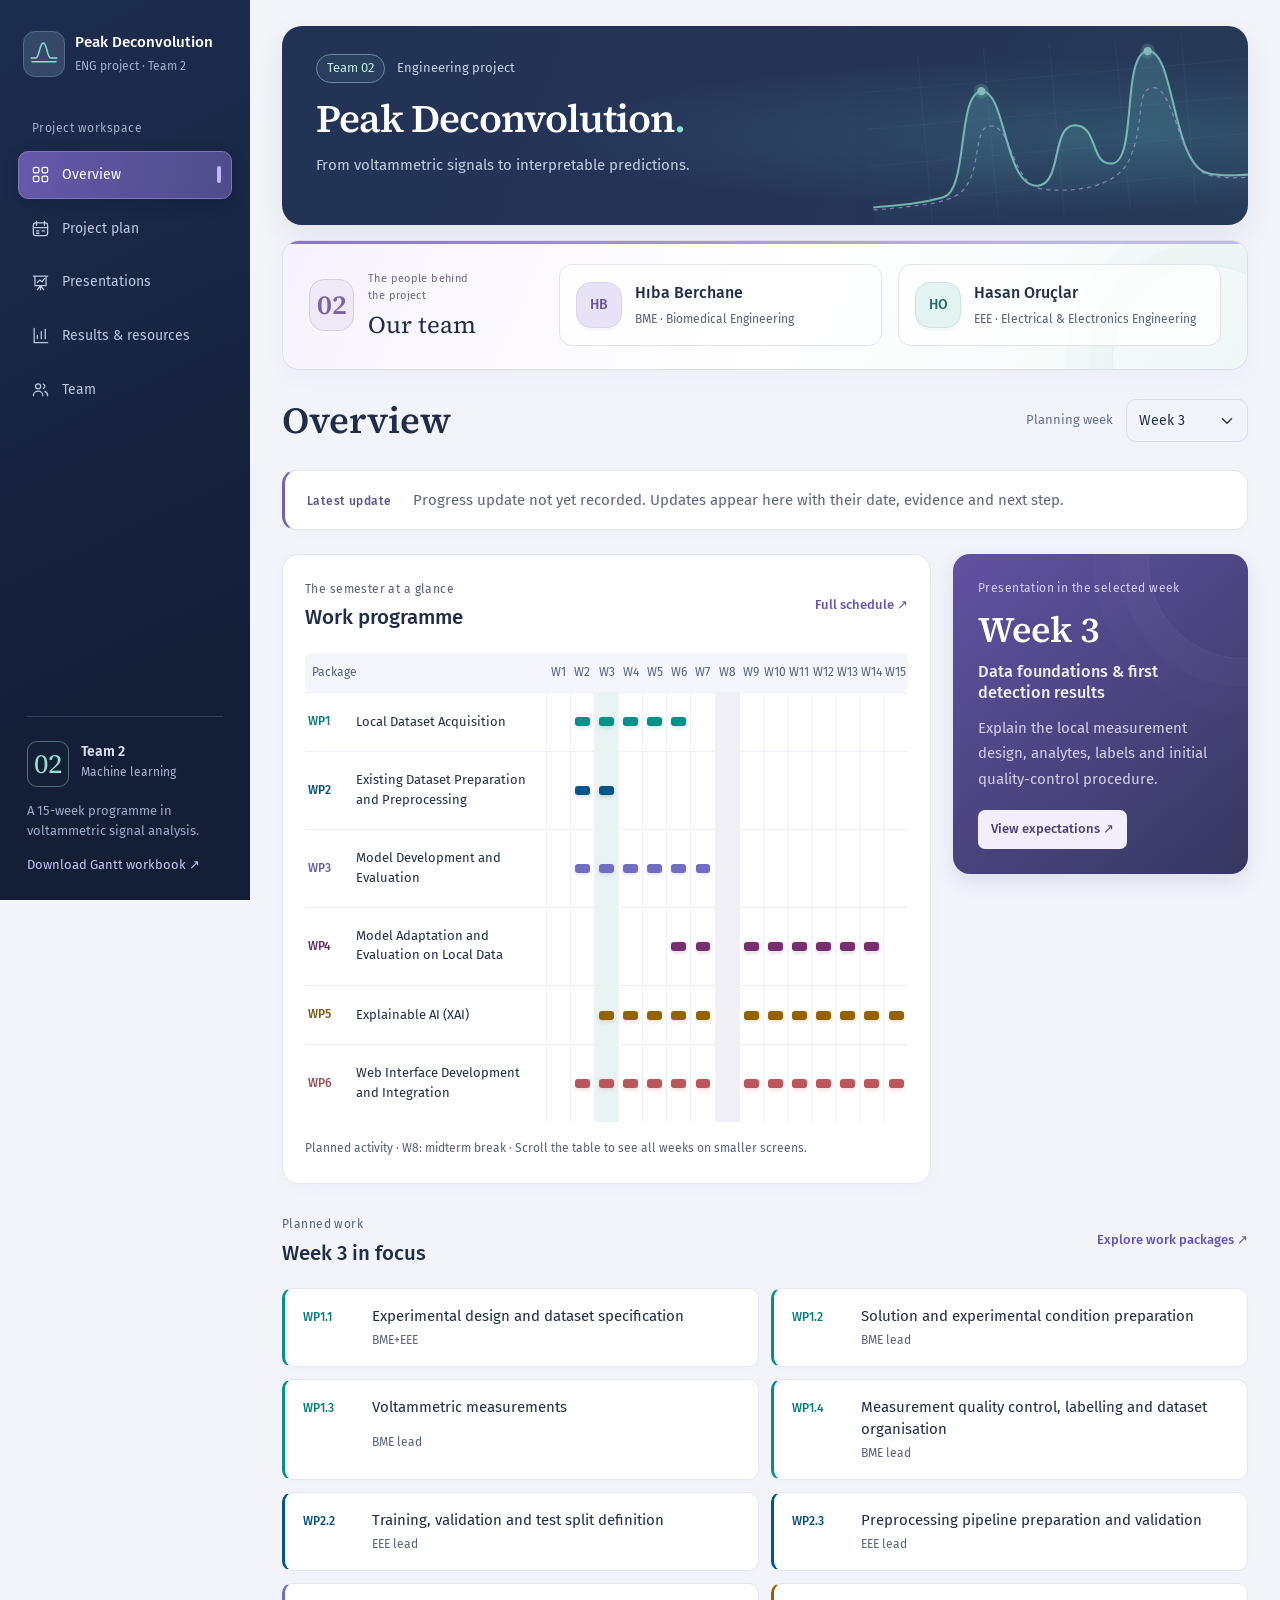
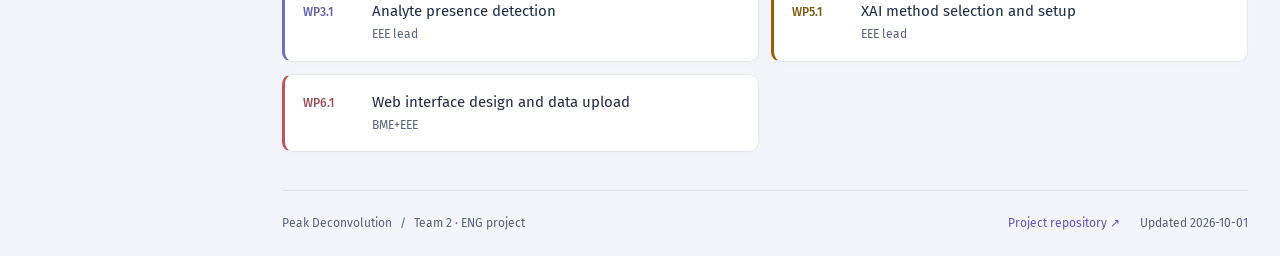
==== commit 739fdff4: "Let either member log hours for either member and show hours by week" ====
--- a/index.html
+++ b/index.html
@@ -10,9 +10,9 @@
 <link rel="preload" href="assets/fonts/fira-sans-400.ttf" as="font" type="font/ttf" crossorigin>
 <link rel="preload" href="assets/fonts/source-serif-600.ttf" as="font" type="font/ttf" crossorigin>
 <link rel="stylesheet" href="assets/bootstrap.min.css">
-<link rel="stylesheet" href="style.css?v=20260930-2">
+<link rel="stylesheet" href="style.css?v=20261001-1">
 <script src="assets/bootstrap.bundle.min.js" defer></script>
-<script src="app.js?v=20260930-5" defer></script>
+<script src="app.js?v=20261001-1" defer></script>
 </head>
 <body data-view="overview">
 <a class="skip-link" href="#main">Skip to content</a>
@@ -67,6 +67,7 @@
     <div id="team-status" role="status"></div>
     <section class="surface team-block" id="team-hours" hidden></section>
     <div class="team-columns"><section class="surface team-block" id="team-assignments" hidden></section><section class="surface team-block" id="team-threads" hidden></section></div>
+    <dialog id="team-dialog" class="team-dialog" aria-labelledby="team-dialog-title"><form id="team-form" method="dialog"></form></dialog>
     <details class="plan-group" id="team-journal"><summary><span class="group-symbol" aria-hidden="true"><svg viewBox="0 0 24 24"><path d="M5 4h14v16H5V4Zm4 5h6m-6 4h6m-6 4h3"/></svg></span><span class="group-heading"><span class="group-title">Decisions &amp; meetings</span><span class="group-description">Planning decisions, meeting notes and agreed follow-up actions.</span></span></summary><div class="group-content"><div id="journal-list" class="journal-list"></div></div></details>
    </section>
   </div>
--- a/style.css
+++ b/style.css
@@ -177,3 +177,79 @@
 .next-review p,.focus-title,.weekly-title,.gantt-task-name,.section-banner p,.group-content .section-intro,.presentation-intro{font-size:.9375rem}
 .presentation-intro{margin-bottom:20px}
 .evidence-box p{font-size:.9375rem}
+/* Team writing: buttons and dialog */
+button.team-action{cursor:pointer;font-family:inherit}
+.link-button{border:0;background:none;padding:0;color:var(--accent);text-decoration:underline;text-underline-offset:3px;font:inherit;cursor:pointer}
+.team-item button.issue-link{border:0;background:none;padding:0;text-align:left;font:inherit;font-weight:500;color:var(--ink);cursor:pointer}
+.team-item button.issue-link:hover{color:var(--accent);text-decoration:underline}
+.team-dialog{width:min(560px,calc(100vw - 32px));max-height:calc(100vh - 48px);border:1px solid var(--rule);border-radius:16px;padding:0;color:var(--ink);background:#fff;box-shadow:0 20px 60px #1723442e}
+.team-dialog::backdrop{background:#17234466}
+.team-dialog form{display:flex;flex-direction:column;max-height:calc(100vh - 50px)}
+.dialog-head{display:flex;align-items:center;justify-content:space-between;gap:12px;padding:18px 22px 12px;border-bottom:1px solid #edf0f5}
+.dialog-head h2{font:600 1.3rem/1.3 var(--serif);margin:0}
+.dialog-close{border:0;background:none;font-size:1.6rem;line-height:1;color:#56617c;cursor:pointer;padding:0 4px}
+.dialog-body{padding:16px 22px;overflow-y:auto;display:grid;gap:14px}
+.dialog-body>p{margin:0;font-size:.9375rem;color:#4f5a73}
+.dialog-field{display:grid;gap:5px}
+.dialog-label{font-size:.8125rem;font-weight:500;color:#473b85}
+.dialog-field input,.dialog-field textarea,.dialog-field select{width:100%;font:inherit;font-size:.9375rem;color:var(--ink);border:1px solid #d3d7e4;border-radius:9px;padding:8px 11px;background:#fff}
+.dialog-field input:focus,.dialog-field textarea:focus,.dialog-field select:focus{outline:2px solid #b191fa;outline-offset:1px;border-color:#b1a1d9}
+.dialog-field textarea{resize:vertical;min-height:70px}
+.dialog-hint{font-size:.8125rem;color:#56617c}
+.dialog-row{display:grid;grid-template-columns:1fr 1fr;gap:12px}
+.hours-inputs{display:grid;grid-template-columns:repeat(3,minmax(0,1fr));gap:10px}
+.hours-inputs .dialog-label{color:color-mix(in srgb,var(--wp) 80%,#142f42)}
+.dialog-steps{margin:0;padding-left:20px;font-size:.9375rem;color:#4f5a73;display:grid;gap:4px}
+.dialog-steps code{font-size:.85em;background:#f2f3f8;padding:1px 5px;border-radius:4px}
+.dialog-actions{display:flex;align-items:center;gap:10px;padding:12px 22px 18px;border-top:1px solid #edf0f5}
+.dialog-status{margin:0 auto 0 0;font-size:.8125rem;color:#56617c}
+.dialog-status.is-error{color:#9b3f4d}
+.dialog-actions .primary{border:0;border-radius:10px;padding:9px 18px;background:#5b4bb0;color:#fff;font:inherit;font-weight:500;cursor:pointer}
+.dialog-actions .primary:hover{background:#4a3c97}.dialog-actions .primary:disabled{opacity:.6}
+.btn-quiet{border:1px solid #d6d9e6;background:#fff;border-radius:10px;padding:8px 14px;font:inherit;color:#4d4580;cursor:pointer}
+.thread-messages{display:grid;gap:10px}
+.thread-message{border:1px solid var(--rule);border-radius:10px;padding:10px 13px;background:#fafbfd}
+.thread-message-head{display:flex;justify-content:space-between;gap:10px;font-size:.8125rem;color:#56617c;margin-bottom:4px}
+.thread-message-head strong{color:var(--ink);font-weight:500}
+.thread-message p{margin:0;white-space:pre-wrap;color:var(--ink);font-size:.9375rem}
+.dialog-link{font-size:.8125rem}
+@media(max-width:560px){.hours-inputs{grid-template-columns:repeat(2,minmax(0,1fr))}.dialog-row{grid-template-columns:1fr}.dialog-actions{flex-wrap:wrap}.dialog-status{flex-basis:100%}}
+/* Result figures */
+.research-layout:has(.result-card){grid-template-columns:1fr}
+.result-card{background:#fff;border:1px solid var(--rule);border-radius:14px;padding:22px 24px}
+.result-figures{display:grid;grid-template-columns:repeat(2,minmax(0,1fr));gap:22px;margin-top:14px}
+.result-figure{margin:0;min-width:0}
+.result-figure figcaption{font-size:.9375rem;font-weight:500;color:var(--ink);margin-bottom:6px}
+.chart-wrap{position:relative}
+.chart-svg{width:100%;height:auto;display:block;overflow:visible}
+.chart-grid line{stroke:#e8eaf1;stroke-width:1}
+.chart-grid .chart-axis{stroke:#b9bdcb}
+.chart-grid text{font-size:12px;fill:#56617c;font-family:var(--sans)}
+.chart-grid .chart-axis-label{font-size:12.5px;fill:#3f4863}
+.chart-line{fill:none;stroke-width:2;stroke-linejoin:round;stroke-linecap:round}
+.chart-line.is-dashed{stroke-dasharray:5 4}
+.chart-fit{stroke:#56617c;stroke-width:1.5;stroke-dasharray:6 5}
+.chart-dot{stroke:#fff;stroke-width:2}
+.chart-point:focus{outline:none}.chart-point:focus .chart-dot{stroke:#1c1a3a}
+.chart-direct{font-size:12px;fill:#202d49;font-family:var(--sans);font-weight:500}
+.chart-guide{stroke:#9aa1b4;stroke-width:1}
+.chart-tip{position:absolute;pointer-events:none;background:#fff;border:1px solid var(--rule);border-radius:8px;box-shadow:0 6px 18px #17234422;padding:7px 10px;font-size:.8125rem;display:grid;gap:1px;min-width:120px;z-index:2}
+.chart-tip strong{font-weight:600;color:var(--ink)}.chart-tip span{color:#4f5a73}
+.chart-legend{list-style:none;margin:8px 0 0;padding:0;display:flex;flex-wrap:wrap;gap:6px 14px;font-size:.8125rem;color:#4f5a73}
+.chart-legend li{display:flex;align-items:center;gap:6px}
+.chart-swatch{display:inline-block;width:16px;height:0;border-top:2.5px solid var(--c)}
+.chart-swatch.is-dashed{border-top-style:dashed}
+.chart-swatch.is-dot{width:9px;height:9px;border:0;border-radius:50%;background:var(--c)}
+.result-table{margin-top:12px;font-size:.9375rem}
+.result-table summary{cursor:pointer;color:var(--accent)}
+.result-table .hours-table{min-width:0}
+@media(max-width:900px){.result-figures{grid-template-columns:1fr}}
+/* Hours by week */
+.weekly-hours{margin-top:20px}
+.weekly-hours-title{font-size:1rem;font-weight:500;margin:0 0 6px}
+.weekly-table{min-width:420px}
+.weekly-table td{padding:4px 6px}
+.weekly-table tr.is-selected-week th,.weekly-table tr.is-selected-week td{background:#eef6f5}
+.week-cell{width:100%;border:1px solid transparent;background:none;border-radius:7px;padding:6px 8px;text-align:right;font:inherit;color:inherit;cursor:pointer;font-variant-numeric:tabular-nums}
+.week-cell:hover,.week-cell:focus-visible{border-color:#b1a1d9;background:#f4f1fc}
+.weekly-hours .dialog-hint{margin:6px 0 0}
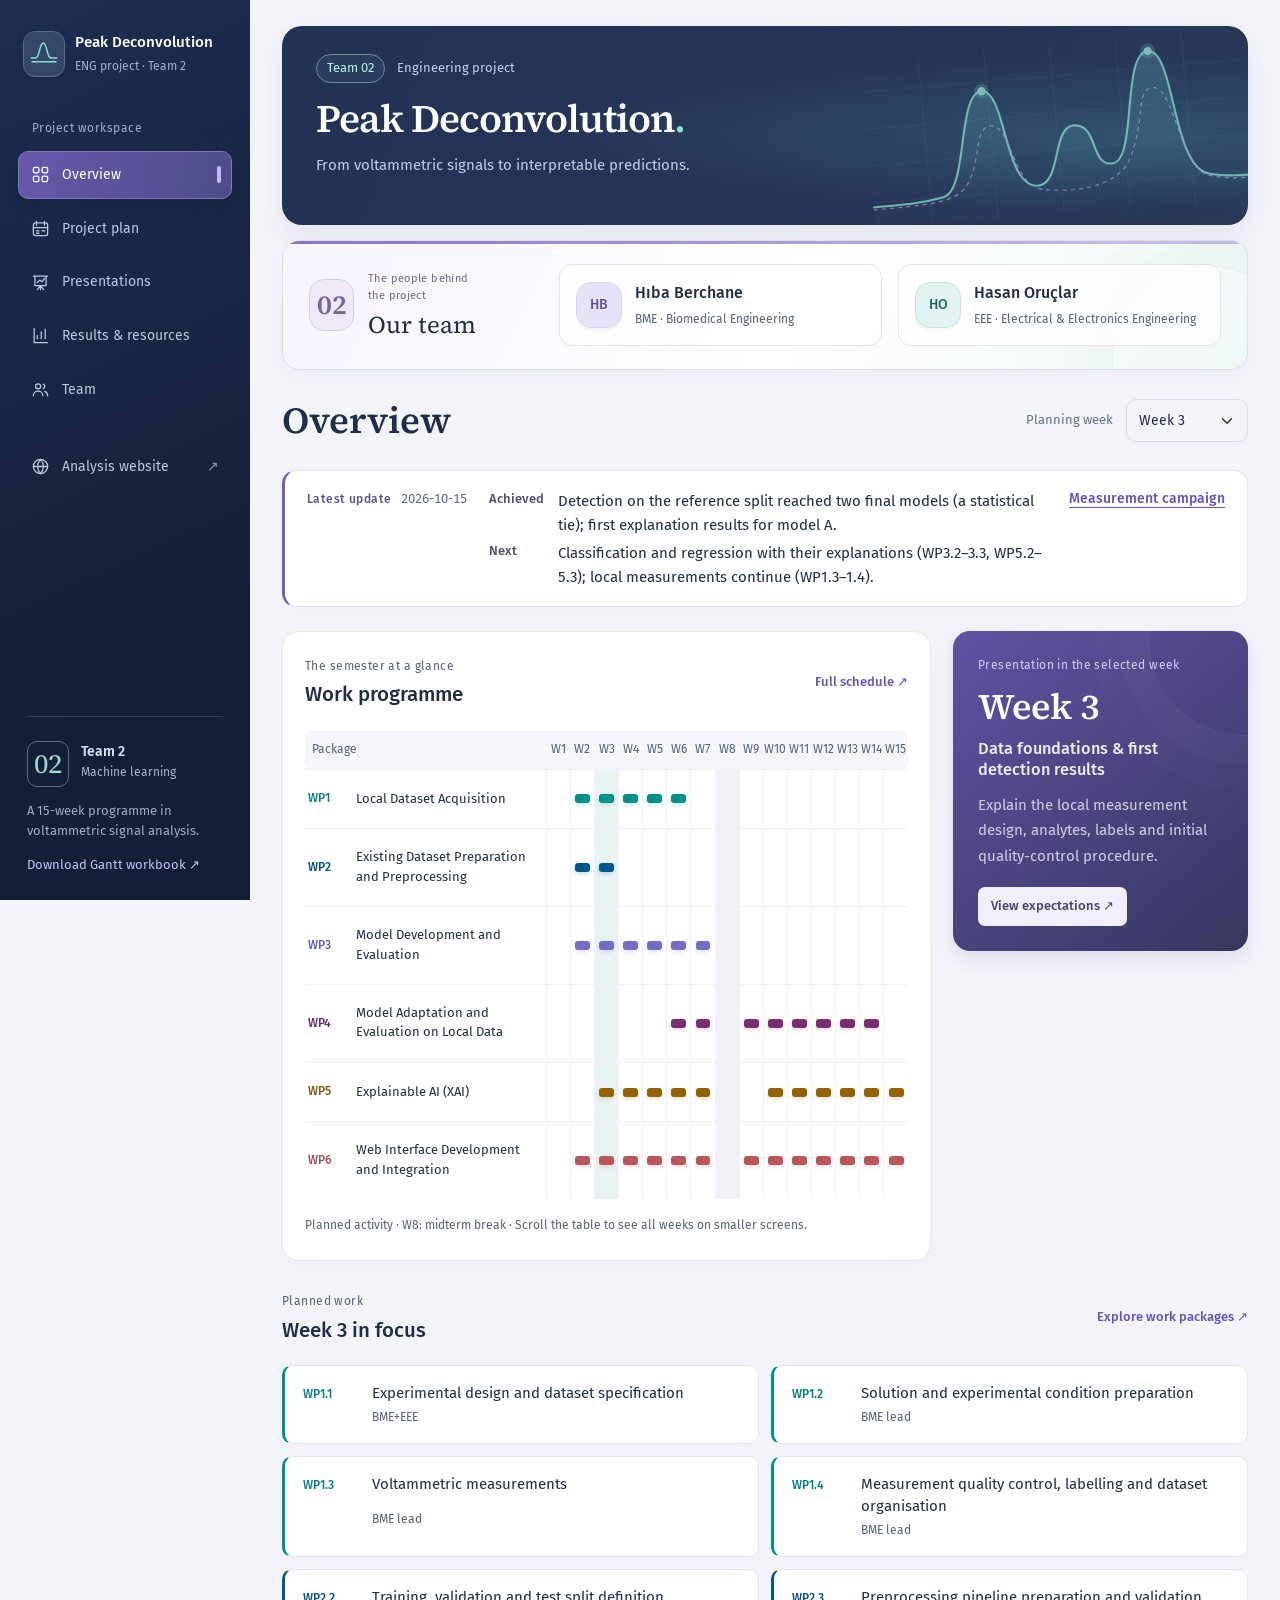
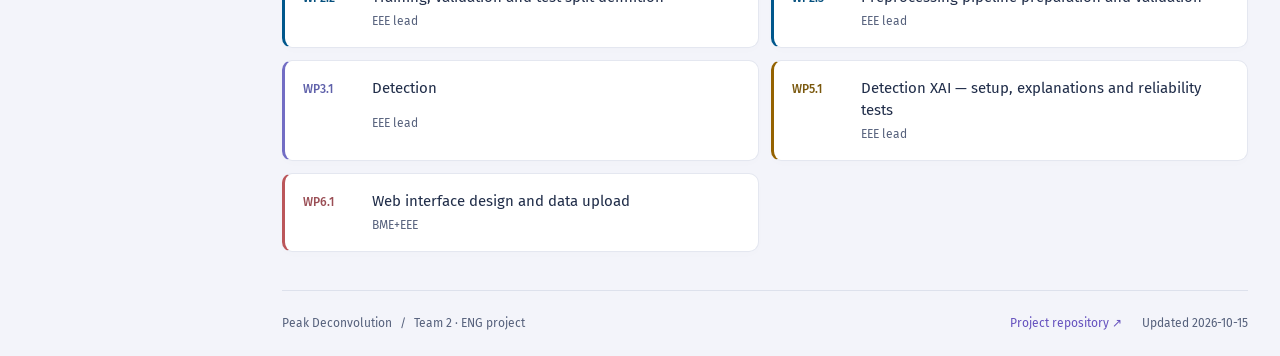
==== commit 7207ad41: "Update the dashboard for week 5 - Plan follows the Gantt workbook revised on 2026-10-14: 25 tasks,  " ====
--- a/index.html
+++ b/index.html
@@ -10,9 +10,9 @@
 <link rel="preload" href="assets/fonts/fira-sans-400.ttf" as="font" type="font/ttf" crossorigin>
 <link rel="preload" href="assets/fonts/source-serif-600.ttf" as="font" type="font/ttf" crossorigin>
 <link rel="stylesheet" href="assets/bootstrap.min.css">
-<link rel="stylesheet" href="style.css?v=20261001-1">
+<link rel="stylesheet" href="style.css?v=20261015-2">
 <script src="assets/bootstrap.bundle.min.js" defer></script>
-<script src="app.js?v=20261001-1" defer></script>
+<script src="app.js?v=20261015-2" defer></script>
 </head>
 <body data-view="overview">
 <a class="skip-link" href="#main">Skip to content</a>
@@ -26,6 +26,7 @@
   <button class="nav-link" id="tab-results" data-bs-toggle="tab" data-bs-target="#panel-results" data-route="results" type="button" role="tab" aria-controls="panel-results" aria-selected="false" tabindex="-1"><svg viewBox="0 0 24 24" aria-hidden="true"><path d="M4 3v18h17M8 16v-4m5 4V7m5 9V4"/></svg><span>Results &amp; resources</span></button>
   <button class="nav-link" id="tab-team" data-bs-toggle="tab" data-bs-target="#panel-team" data-route="team" type="button" role="tab" aria-controls="panel-team" aria-selected="false" tabindex="-1"><svg viewBox="0 0 24 24" aria-hidden="true"><circle cx="9" cy="8" r="3.2"/><path d="M3 20c0-3.6 2.7-6 6-6s6 2.4 6 6"/><path d="M15.5 5.2a3 3 0 0 1 0 5.6M17.5 14.4c2 .8 3.5 2.8 3.5 5.6"/></svg><span>Team</span></button>
  </nav>
+ <div class="project-nav project-links"><a class="nav-link" href="https://eng-peak-deconvolution-team2.github.io/voltepic/" target="_blank" rel="noopener"><svg viewBox="0 0 24 24" aria-hidden="true"><circle cx="12" cy="12" r="9"/><path d="M3 12h18M12 3c2.4 2.6 3.6 5.6 3.6 9s-1.2 6.4-3.6 9c-2.4-2.6-3.6-5.6-3.6-9S9.6 5.6 12 3z"/></svg><span>Analysis website</span><span class="nav-external" aria-hidden="true">↗</span><span class="visually-hidden"> (VoltEPIC, opens in a new tab)</span></a></div>
  <div class="sidebar-bottom"><span class="sidebar-team">02</span><div><strong>Team 2</strong><span>Machine learning</span></div><p>A 15-week programme in voltammetric signal analysis.</p><a href="documents/PeakDeconv_Gantt_Chart.xlsx" download>Download Gantt workbook <span aria-hidden="true">↗</span></a></div>
 </aside>
 <div class="workspace">
@@ -59,7 +60,7 @@
     <p class="section-intro presentation-intro">Six planned reviews, in the weeks set by the Gantt workbook. Each briefing is a proposed plan derived from the scheduled tasks, subject to supervisor confirmation.</p><div id="presentation-rail" class="presentation-rail" aria-label="Presentation weeks"></div><div id="presentation-list" class="presentation-grid"></div>
    </section>
    <section class="tab-pane" id="panel-results" role="tabpanel" aria-labelledby="tab-results" tabindex="0">
-    <div class="research-layout"><section class="research-section" id="research-results" tabindex="-1"><div class="section-heading"><div><span class="section-eyebrow">Research evidence</span><h2>Experiments &amp; results</h2></div></div><p class="section-intro">Detection, concentration classification, regression and explainability.</p><div id="results-list"></div></section><section class="research-section" id="research-resources" tabindex="-1"><div class="section-heading"><div><span class="section-eyebrow">Project library</span><h2>Resources</h2></div></div><div id="resources-list"></div></section></div>
+    <div class="resource-tabs results-tabs" role="tablist" aria-label="Results and resources"><button class="resource-tab active" id="results-tab-experiments" data-bs-toggle="tab" data-bs-target="#results-pane-experiments" type="button" role="tab" aria-controls="results-pane-experiments" aria-selected="true">Experiments &amp; results</button><button class="resource-tab" id="resources-tab-library" data-bs-toggle="tab" data-bs-target="#resources-pane-library" type="button" role="tab" aria-controls="resources-pane-library" aria-selected="false" tabindex="-1">Library</button><button class="resource-tab" id="resources-tab-campaign" data-bs-toggle="tab" data-bs-target="#resources-pane-campaign" type="button" role="tab" aria-controls="resources-pane-campaign" aria-selected="false" tabindex="-1">Measurement campaign</button></div><div class="tab-content research-layout results-panes"><section class="tab-pane active research-section" id="results-pane-experiments" role="tabpanel" aria-labelledby="results-tab-experiments" tabindex="0"><p class="section-intro">Detection, concentration classification, regression and explainability.</p><div id="results-list"></div></section><section class="tab-pane research-section" id="resources-pane-library" role="tabpanel" aria-labelledby="resources-tab-library" tabindex="0"><div id="resources-list"></div></section><section class="tab-pane campaign-pane" id="resources-pane-campaign" role="tabpanel" aria-labelledby="resources-tab-campaign" tabindex="0"><p class="section-intro">The DPV measurement campaign on screen-printed carbon electrodes (SPCE): progress per stage and every recorded curve. The page is regenerated from the team’s measurement files; the report date is shown at the bottom.</p><iframe id="campaign-frame" class="campaign-frame" title="DPV measurement campaign" data-src="measurements.html"></iframe><p class="figure-note"><a href="measurements.html" target="_blank" rel="noopener">Open the campaign as a full page ↗</a></p></section></div>
    </section>
    <section class="tab-pane" id="panel-team" role="tabpanel" aria-labelledby="tab-team" tabindex="0">
     <div class="team-toolbar"><p class="section-intro">How we share the work: logged hours, work we assign each other and our discussion threads.</p><div id="team-meta" class="team-meta"></div></div>
--- a/style.css
+++ b/style.css
@@ -253,3 +253,9 @@
 .week-cell{width:100%;border:1px solid transparent;background:none;border-radius:7px;padding:6px 8px;text-align:right;font:inherit;color:inherit;cursor:pointer;font-variant-numeric:tabular-nums}
 .week-cell:hover,.week-cell:focus-visible{border-color:#b1a1d9;background:#f4f1fc}
 .weekly-hours .dialog-hint{margin:6px 0 0}
+/* Resources sub-tabs and the embedded measurement campaign (2026-10-14) */
+.resource-tabs{display:flex;flex-wrap:wrap;gap:4px;border-bottom:1px solid var(--rule);margin:-4px 0 22px}.resource-tab{background:none;border:0;border-bottom:2px solid transparent;margin-bottom:-1px;padding:9px 14px;font-size:.875rem;font-weight:500;color:var(--secondary);cursor:pointer}.resource-tab:hover{color:var(--ink)}.resource-tab.active{color:#51428b;border-bottom-color:var(--accent)}.campaign-frame{display:block;width:100%;height:900px;border:0;background:transparent}
+/* Task progress, team members and the analysis-website link (2026-10-15) */
+.task-team{display:block;margin-top:3px;color:var(--ink);font-weight:500}.project-nav.project-links{padding-top:0}.project-links .nav-link{grid-column:1/-1;text-decoration:none}.project-links .nav-external{margin-left:auto;opacity:.7}
+/* Results & resources as three full-width tabs (2026-10-15) */
+.research-layout.results-panes{display:block}
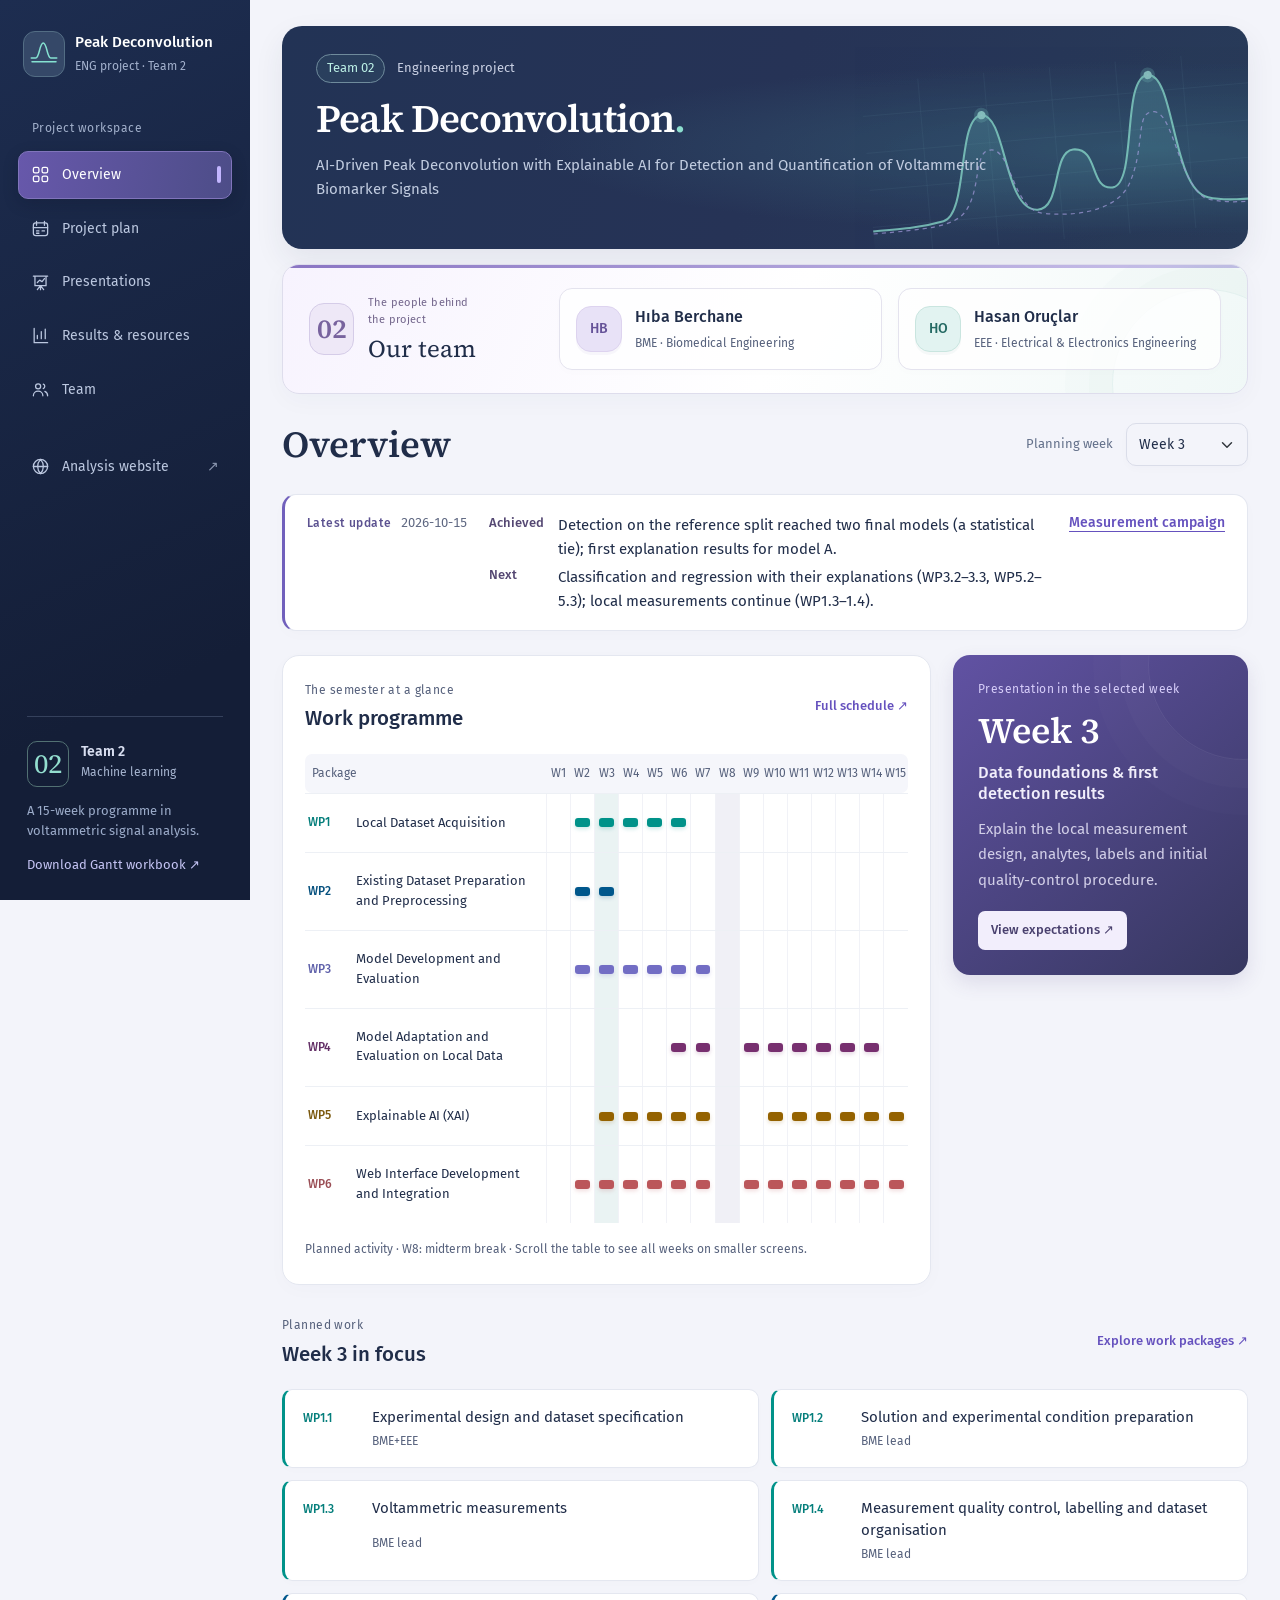
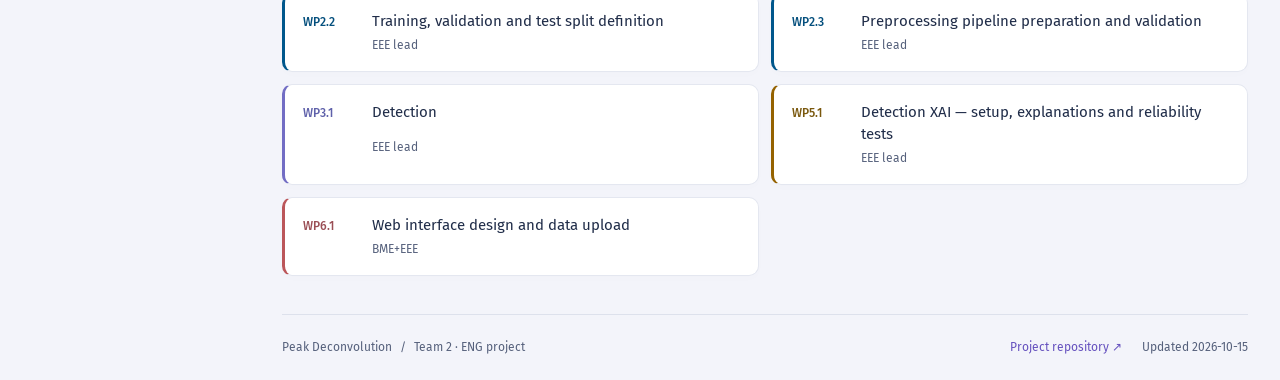
==== commit 10ed5f24: "Show the full project title The masthead line under "Peak Deconvolution." and the browser tab now ca" ====
--- a/index.html
+++ b/index.html
@@ -5,7 +5,7 @@
 <meta name="viewport" content="width=device-width, initial-scale=1">
 <meta name="theme-color" content="#172344">
 <meta name="description" content="Team 2's Peak Deconvolution project: work programme, presentation expectations, research results and risk management.">
-<title>Peak Deconvolution | Team 2</title>
+<title>AI-Driven Peak Deconvolution with Explainable AI for Detection and Quantification of Voltammetric Biomarker Signals | Team 2</title>
 <link rel="icon" href="assets/favicon.svg" type="image/svg+xml">
 <link rel="preload" href="assets/fonts/fira-sans-400.ttf" as="font" type="font/ttf" crossorigin>
 <link rel="preload" href="assets/fonts/source-serif-600.ttf" as="font" type="font/ttf" crossorigin>
@@ -31,7 +31,7 @@
 </aside>
 <div class="workspace">
  <header class="project-masthead">
-  <div class="masthead-copy"><p class="project-context"><span>Team 02</span> Engineering project</p><a href="#overview" data-go="overview" class="project-title">Peak Deconvolution<span class="title-dot">.</span></a><p class="project-description">From voltammetric signals to interpretable predictions.</p></div>
+  <div class="masthead-copy"><p class="project-context"><span>Team 02</span> Engineering project</p><a href="#overview" data-go="overview" class="project-title">Peak Deconvolution<span class="title-dot">.</span></a><p class="project-description">AI-Driven Peak Deconvolution with Explainable AI for Detection and Quantification of Voltammetric Biomarker Signals</p></div>
   <div class="signal-art" aria-hidden="true"><svg viewBox="0 0 480 210" fill="none"><defs><linearGradient id="signal-fill" x1="0" y1="0" x2="0" y2="1"><stop stop-color="#79dedc" stop-opacity=".32"/><stop offset="1" stop-color="#79dedc" stop-opacity="0"/></linearGradient></defs><path class="signal-grid" d="M0 40h480M0 85h480M0 130h480M0 175h480M70 0v210M150 0v210M230 0v210M310 0v210M390 0v210"/><path d="M0 180C40 180 60 180 86 175C117 169 113 51 143 51C173 51 160 170 201 171C230 172 224 103 250 102C282 102 265 153 294 152C324 150 316 20 348 20C381 20 365 161 408 174C426 180 449 180 480 180V210H0Z" fill="url(#signal-fill)"/><path class="signal-line" pathLength="1000" d="M0 180C40 180 60 180 86 175C117 169 113 51 143 51C173 51 160 170 201 171C230 172 224 103 250 102C282 102 265 153 294 152C324 150 316 20 348 20C381 20 365 161 408 174C426 180 449 180 480 180"/><path class="signal-secondary" d="M0 183C64 183 99 183 114 165C135 140 130 93 150 94C176 93 170 169 207 176C262 186 300 174 314 150C339 105 328 62 352 65C375 68 374 153 405 175C430 184 452 183 480 183"/><circle cx="143" cy="51" r="5"/><circle cx="348" cy="20" r="5"/></svg></div>
  </header>
  <section class="people-section team-spotlight" aria-labelledby="team-heading">
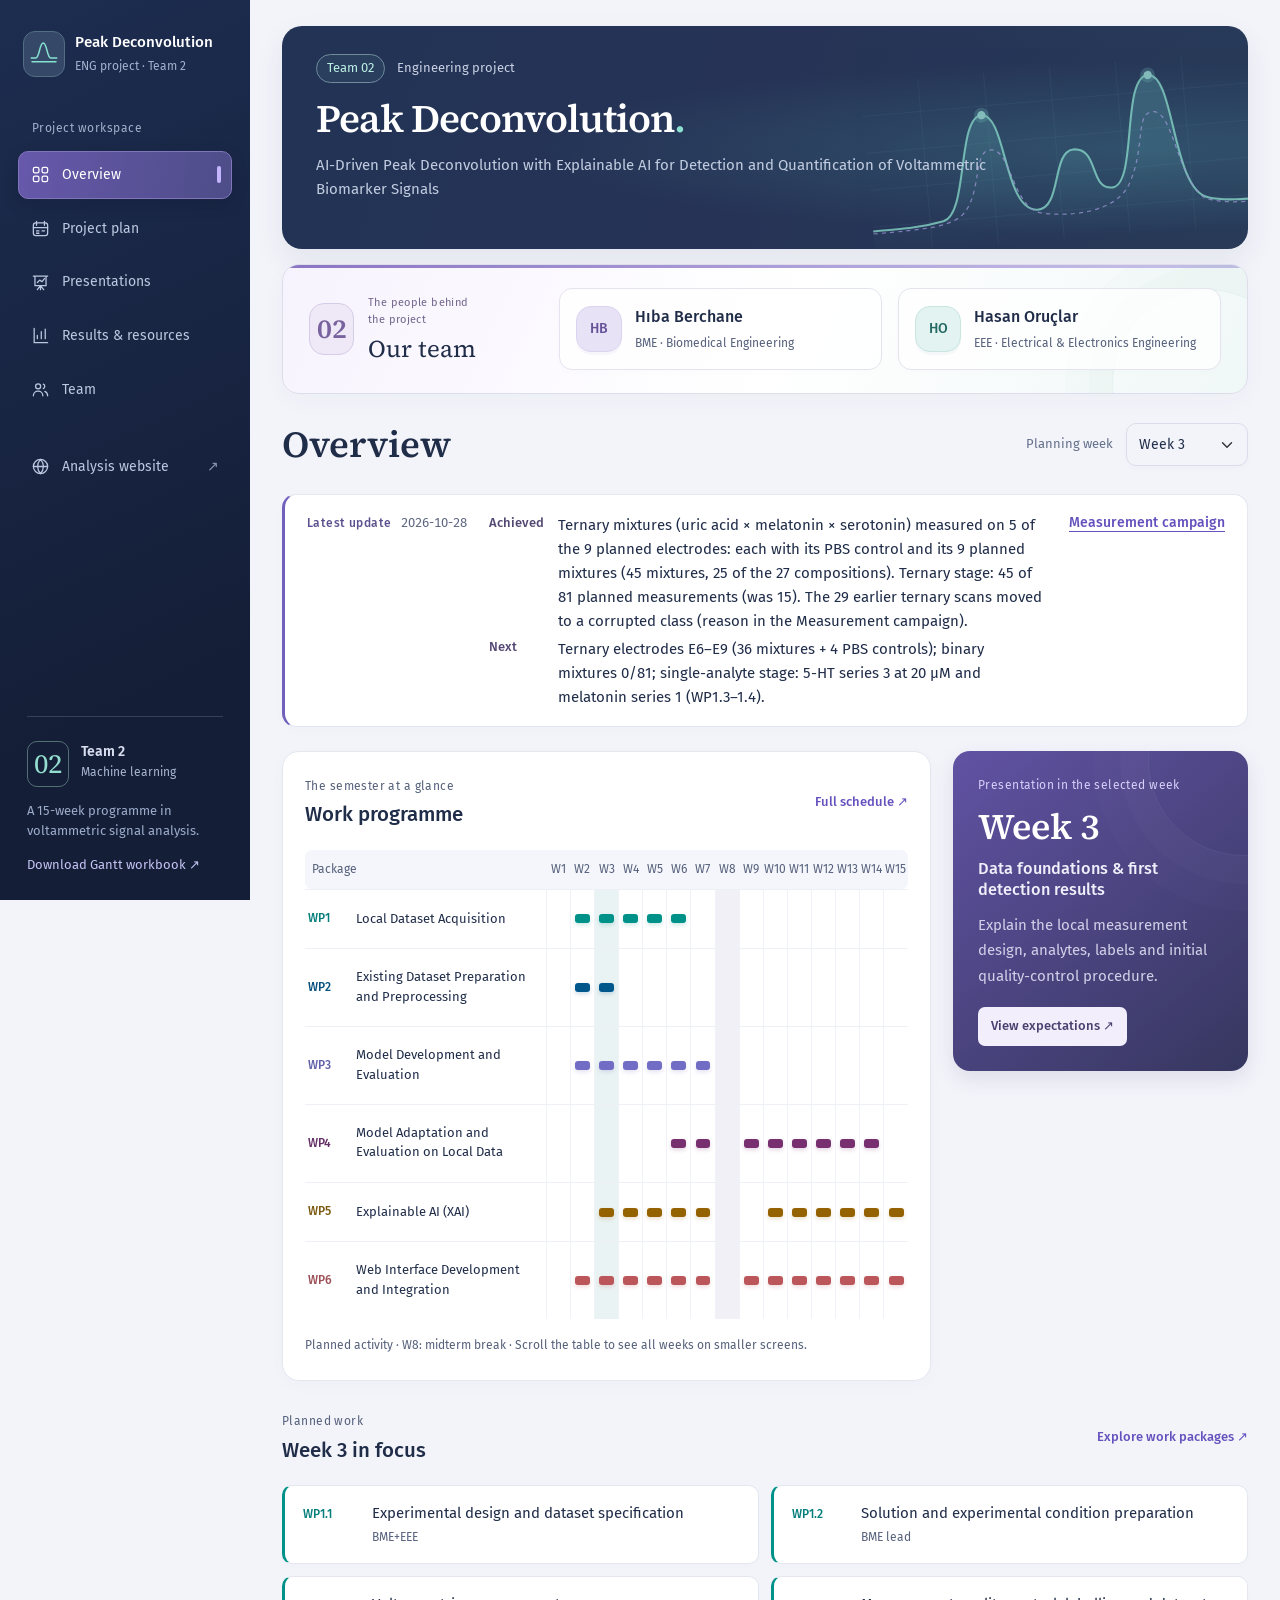
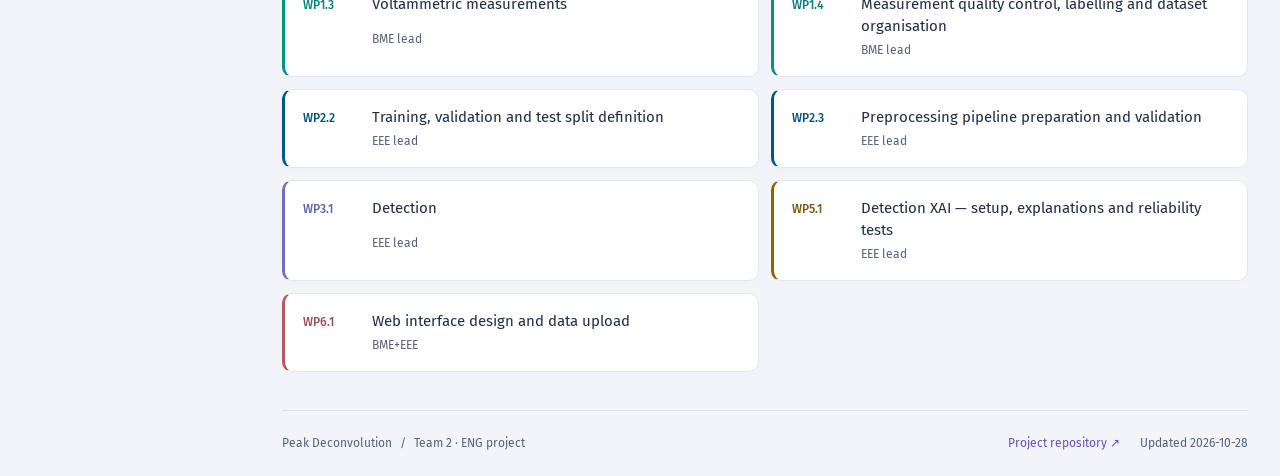
==== commit 9f1cca14: "Add password-protected project results and an analyte panel - results.html: detection, concentration" ====
--- a/index.html
+++ b/index.html
@@ -60,7 +60,7 @@
     <p class="section-intro presentation-intro">Six planned reviews, in the weeks set by the Gantt workbook. Each briefing is a proposed plan derived from the scheduled tasks, subject to supervisor confirmation.</p><div id="presentation-rail" class="presentation-rail" aria-label="Presentation weeks"></div><div id="presentation-list" class="presentation-grid"></div>
    </section>
    <section class="tab-pane" id="panel-results" role="tabpanel" aria-labelledby="tab-results" tabindex="0">
-    <div class="resource-tabs results-tabs" role="tablist" aria-label="Results and resources"><button class="resource-tab active" id="results-tab-experiments" data-bs-toggle="tab" data-bs-target="#results-pane-experiments" type="button" role="tab" aria-controls="results-pane-experiments" aria-selected="true">Experiments &amp; results</button><button class="resource-tab" id="resources-tab-library" data-bs-toggle="tab" data-bs-target="#resources-pane-library" type="button" role="tab" aria-controls="resources-pane-library" aria-selected="false" tabindex="-1">Library</button><button class="resource-tab" id="resources-tab-campaign" data-bs-toggle="tab" data-bs-target="#resources-pane-campaign" type="button" role="tab" aria-controls="resources-pane-campaign" aria-selected="false" tabindex="-1">Measurement campaign</button></div><div class="tab-content research-layout results-panes"><section class="tab-pane active research-section" id="results-pane-experiments" role="tabpanel" aria-labelledby="results-tab-experiments" tabindex="0"><p class="section-intro">Detection, concentration classification, regression and explainability.</p><div id="results-list"></div></section><section class="tab-pane research-section" id="resources-pane-library" role="tabpanel" aria-labelledby="resources-tab-library" tabindex="0"><div id="resources-list"></div></section><section class="tab-pane campaign-pane" id="resources-pane-campaign" role="tabpanel" aria-labelledby="resources-tab-campaign" tabindex="0"><p class="section-intro">The DPV measurement campaign on screen-printed carbon electrodes (SPCE): progress per stage and every recorded curve. The page is regenerated from the team’s measurement files; the report date is shown at the bottom.</p><iframe id="campaign-frame" class="campaign-frame" title="DPV measurement campaign" data-src="measurements.html"></iframe><p class="figure-note"><a href="measurements.html" target="_blank" rel="noopener">Open the campaign as a full page ↗</a></p></section></div>
+    <div class="resource-tabs results-tabs" role="tablist" aria-label="Results and resources"><button class="resource-tab active" id="results-tab-experiments" data-bs-toggle="tab" data-bs-target="#results-pane-experiments" type="button" role="tab" aria-controls="results-pane-experiments" aria-selected="true">Experiments &amp; results</button><button class="resource-tab" id="resources-tab-library" data-bs-toggle="tab" data-bs-target="#resources-pane-library" type="button" role="tab" aria-controls="resources-pane-library" aria-selected="false" tabindex="-1">Library</button><button class="resource-tab" id="resources-tab-campaign" data-bs-toggle="tab" data-bs-target="#resources-pane-campaign" type="button" role="tab" aria-controls="resources-pane-campaign" aria-selected="false" tabindex="-1">Measurement campaign</button></div><div class="tab-content research-layout results-panes"><section class="tab-pane active research-section" id="results-pane-experiments" role="tabpanel" aria-labelledby="results-tab-experiments" tabindex="0"><p class="section-intro">Detection, concentration classification, regression and explainability. The results page is password-protected, like the measurement campaign.</p><iframe id="results-frame" class="campaign-frame results-frame" title="Project results" data-src="results.html"></iframe><p class="figure-note"><a href="results.html" target="_blank" rel="noopener">Open the results as a full page ↗</a></p></section><section class="tab-pane research-section" id="resources-pane-library" role="tabpanel" aria-labelledby="resources-tab-library" tabindex="0"><div id="resources-list"></div></section><section class="tab-pane campaign-pane" id="resources-pane-campaign" role="tabpanel" aria-labelledby="resources-tab-campaign" tabindex="0"><p class="section-intro">The DPV measurement campaign on screen-printed carbon electrodes (SPCE): progress per stage and every recorded curve. The page is regenerated from the team’s measurement files; the report date is shown at the bottom.</p><iframe id="campaign-frame" class="campaign-frame" title="DPV measurement campaign" data-src="measurements.html"></iframe><p class="figure-note"><a href="measurements.html" target="_blank" rel="noopener">Open the campaign as a full page ↗</a></p></section></div>
    </section>
    <section class="tab-pane" id="panel-team" role="tabpanel" aria-labelledby="tab-team" tabindex="0">
     <div class="team-toolbar"><p class="section-intro">How we share the work: logged hours, work we assign each other and our discussion threads.</p><div id="team-meta" class="team-meta"></div></div>
--- a/style.css
+++ b/style.css
@@ -254,7 +254,7 @@
 .week-cell:hover,.week-cell:focus-visible{border-color:#b1a1d9;background:#f4f1fc}
 .weekly-hours .dialog-hint{margin:6px 0 0}
 /* Resources sub-tabs and the embedded measurement campaign (2026-10-14) */
-.resource-tabs{display:flex;flex-wrap:wrap;gap:4px;border-bottom:1px solid var(--rule);margin:-4px 0 22px}.resource-tab{background:none;border:0;border-bottom:2px solid transparent;margin-bottom:-1px;padding:9px 14px;font-size:.875rem;font-weight:500;color:var(--secondary);cursor:pointer}.resource-tab:hover{color:var(--ink)}.resource-tab.active{color:#51428b;border-bottom-color:var(--accent)}.campaign-frame{display:block;width:100%;height:900px;border:0;background:transparent}
+.resource-tabs{display:flex;flex-wrap:wrap;gap:4px;border-bottom:1px solid var(--rule);margin:-4px 0 22px}.resource-tab{background:none;border:0;border-bottom:2px solid transparent;margin-bottom:-1px;padding:9px 14px;font-size:.875rem;font-weight:500;color:var(--secondary);cursor:pointer}.resource-tab:hover{color:var(--ink)}.resource-tab.active{color:#51428b;border-bottom-color:var(--accent)}.campaign-frame{display:block;width:100%;height:900px;border:0;background:transparent}.results-frame{height:480px}
 /* Task progress, team members and the analysis-website link (2026-10-15) */
 .task-team{display:block;margin-top:3px;color:var(--ink);font-weight:500}.project-nav.project-links{padding-top:0}.project-links .nav-link{grid-column:1/-1;text-decoration:none}.project-links .nav-external{margin-left:auto;opacity:.7}
 /* Results & resources as three full-width tabs (2026-10-15) */
